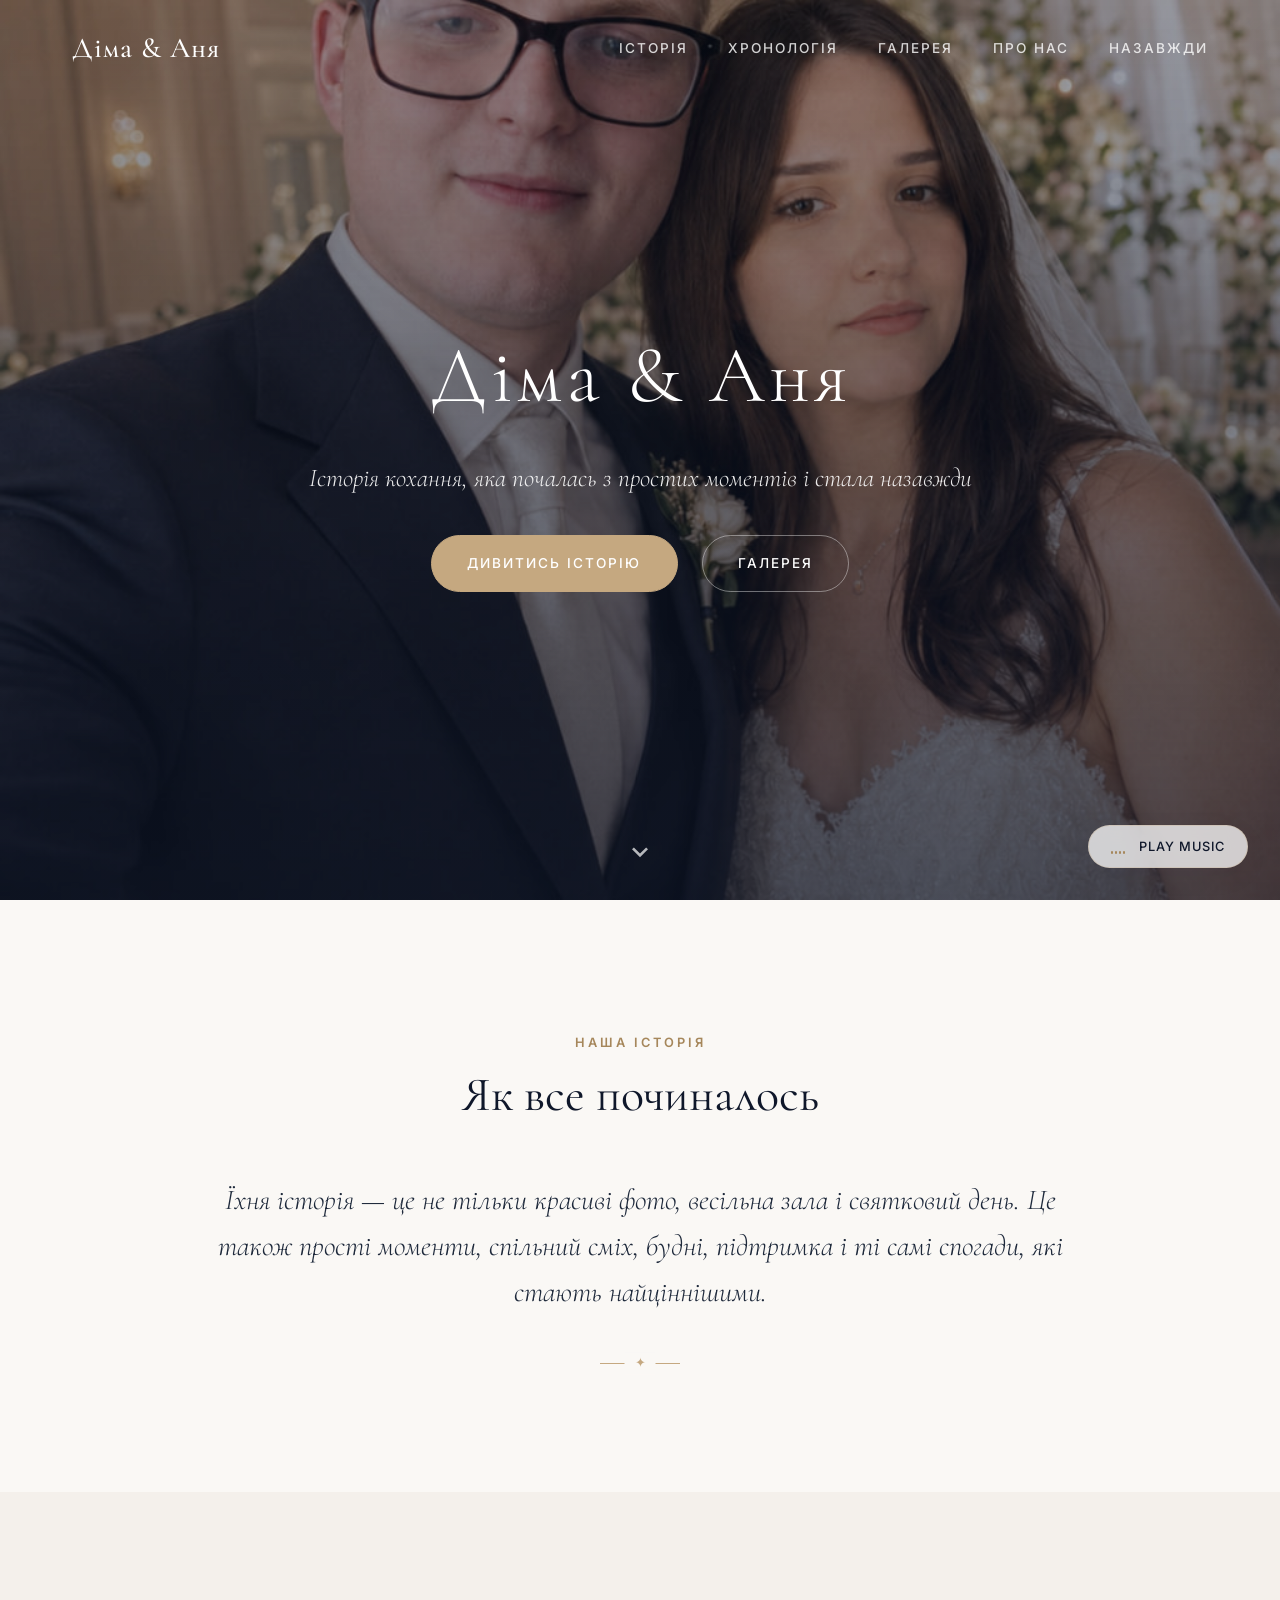
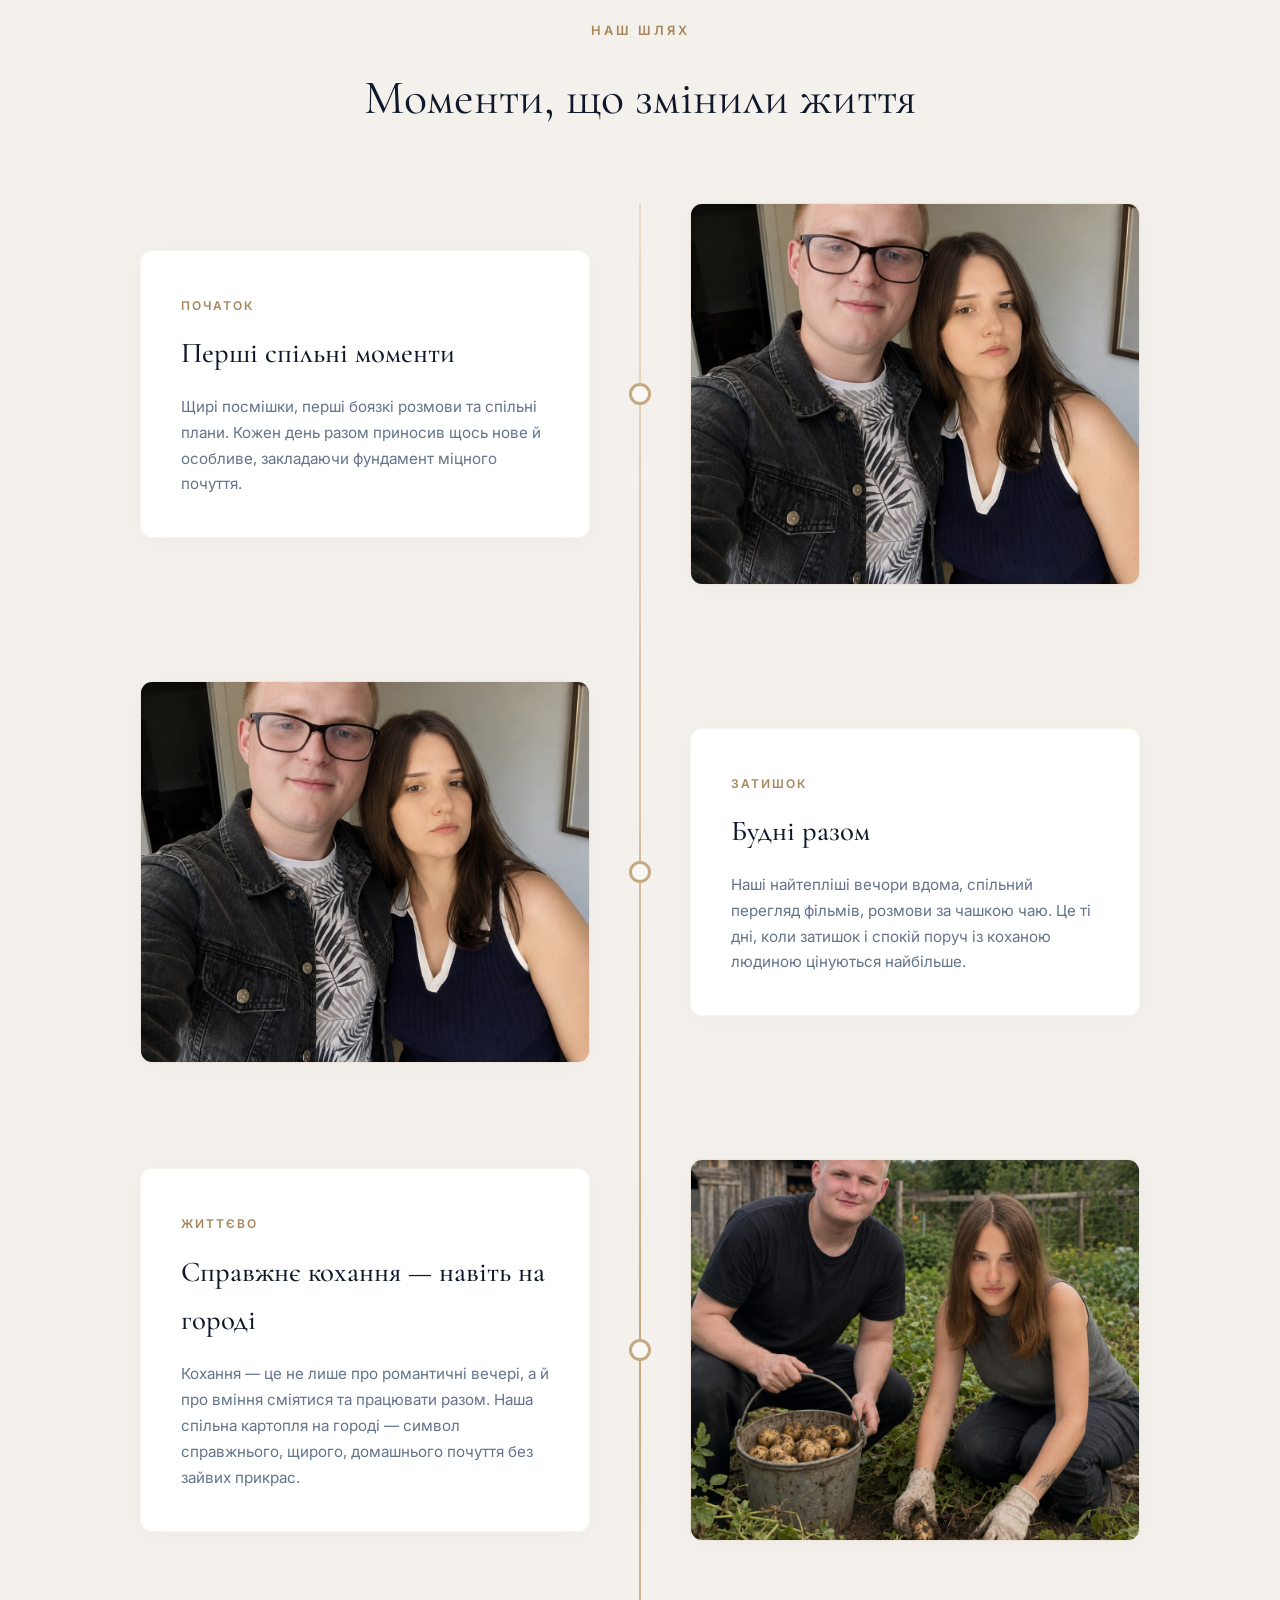
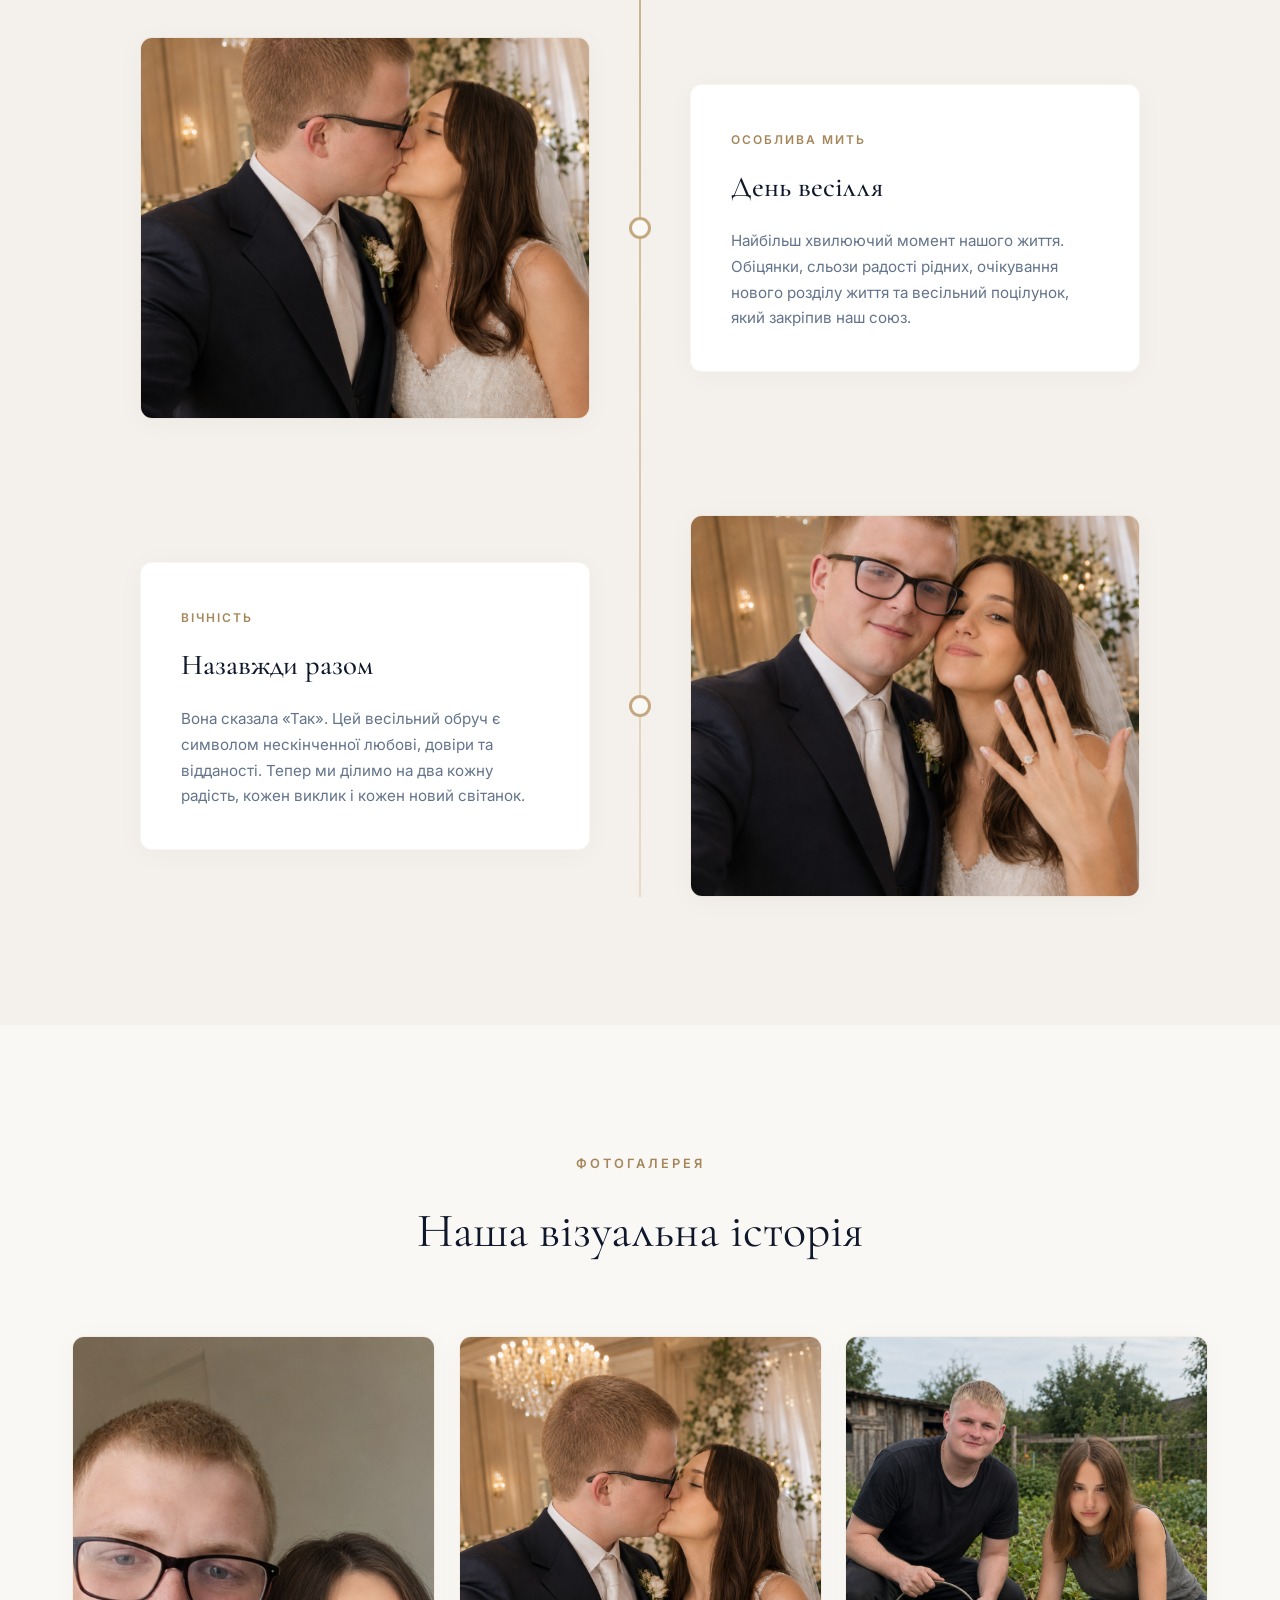
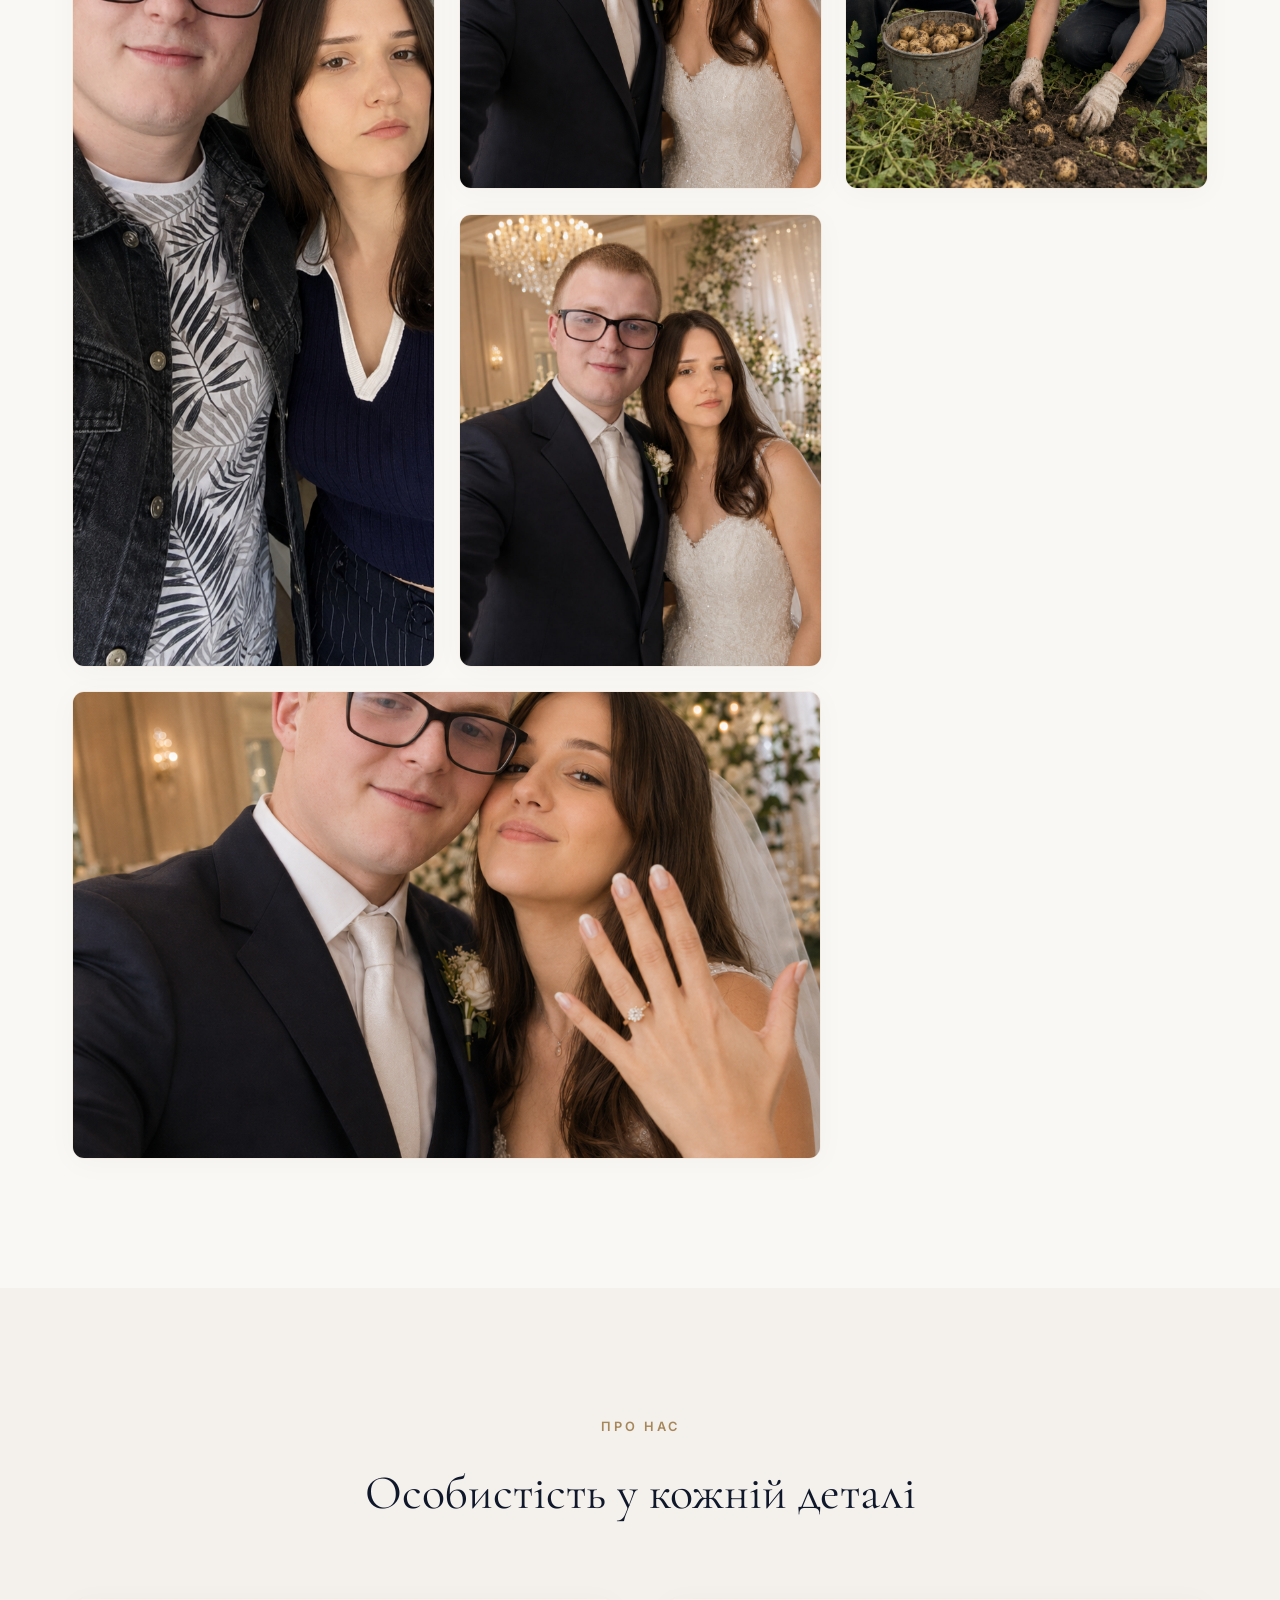
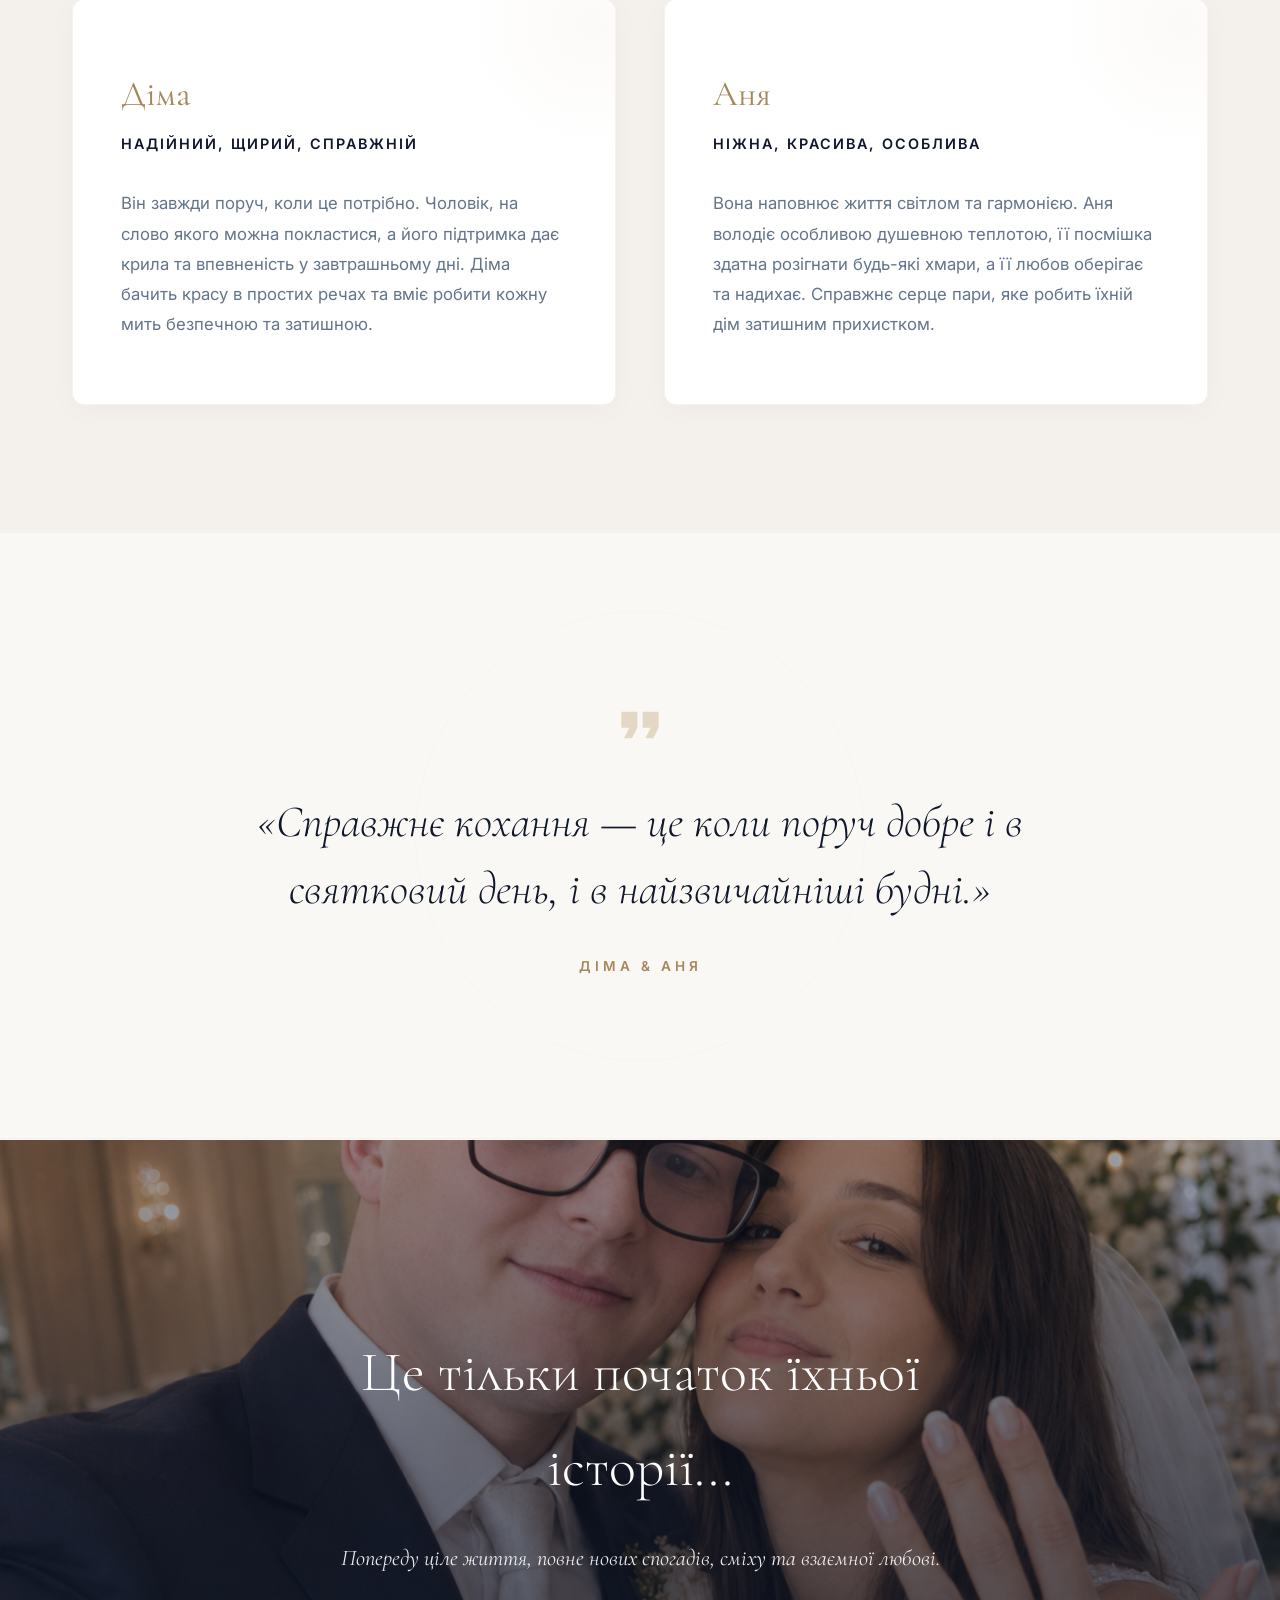
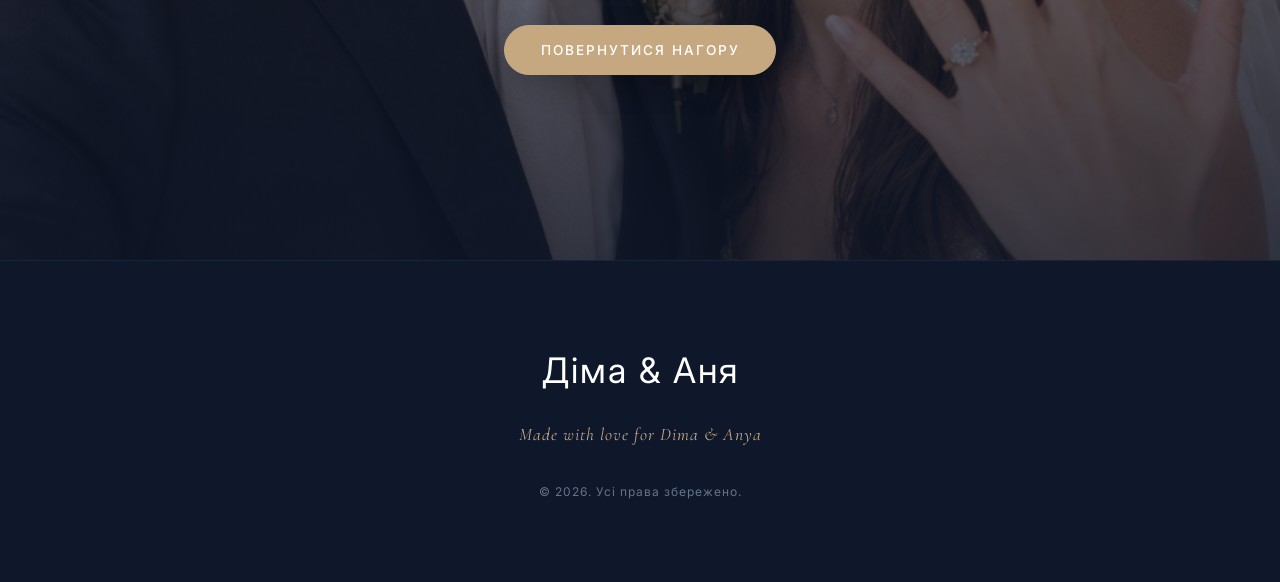
==== index.html @ db77f657 "Add files via upload" ====
<!DOCTYPE html>
<html lang="uk">
<head>
    <meta charset="UTF-8">
    <meta name="viewport" content="width=device-width, initial-scale=1.0">
    <title>Love Story Діми і Ані — Наша Історія</title>
    
    <!-- Meta Descriptions for SEO -->
    <meta name="description" content="Історія кохання Діми та Ані: від простих теплих моментів на городі до незабутнього весільного дня. Наша лавсторі назавжди.">
    <meta name="keywords" content="Діма і Аня, Love Story, Весілля Діма Аня, Історія кохання, Wedding landing page">
    
    <!-- Google Fonts -->
    <link rel="preconnect" href="https://fonts.googleapis.com">
    <link rel="preconnect" href="https://fonts.gstatic.com" crossorigin>
    <link href="https://fonts.googleapis.com/css2?family=Cormorant+Garamond:ital,wght@0,300;0,400;0,500;0,600;0,700;1,400&family=Inter:wght@300;400;500;600;700&display=swap" rel="stylesheet">
    
    <!-- Local CSS Link -->
    <link rel="stylesheet" href="style.css">
</head>
<body>

    <!-- Loading Preloader Screen -->
    <div id="preloader" class="preloader">
        <div class="preloader-content">
            <h1 class="preloader-title">Діма & Аня</h1>
            <div class="preloader-divider"></div>
            <p class="preloader-subtitle">Історія нашого кохання...</p>
        </div>
    </div>

    <!-- Background Music Audio Loop -->
    <audio id="bg-music" loop preload="auto">
        <source src="assets/audio/background.mp3" type="audio/mpeg">
    </audio>

    <!-- Floating Audio Control Button -->
    <button id="music-toggle" class="music-toggle-btn" aria-label="Увімкнути музику">
        <span class="music-wave-container">
            <span class="wave-bar"></span>
            <span class="wave-bar"></span>
            <span class="wave-bar"></span>
            <span class="wave-bar"></span>
        </span>
        <span class="music-toggle-text">Play music</span>
    </button>

    <!-- Navigation Header -->
    <header class="main-header" id="navbar">
        <div class="header-container">
            <a href="#" class="nav-logo">Діма & Аня</a>
            
            <nav class="nav-menu" id="nav-menu">
                <a href="#history" class="nav-link">Історія</a>
                <a href="#timeline" class="nav-link">Хронологія</a>
                <a href="#gallery" class="nav-link">Галерея</a>
                <a href="#about" class="nav-link">Про нас</a>
                <a href="#final" class="nav-link">Назавжди</a>
            </nav>
            
            <button class="mobile-menu-toggle" id="menu-toggle" aria-label="Меню">
                <span class="hamburger-line"></span>
                <span class="hamburger-line"></span>
                <span class="hamburger-line"></span>
            </button>
        </div>
    </header>

    <!-- Hero Section -->
    <section class="hero-section" id="hero">
        <div class="hero-parallax-bg" style="background-image: url('assets/images/hero.png');"></div>
        <div class="hero-overlay"></div>
        <div class="hero-content">
            <h1 class="hero-title animate-fade-in-up">Діма & Аня</h1>
            <p class="hero-subtitle animate-delay-1">Історія кохання, яка почалась з простих моментів і стала назавжди</p>
            <div class="hero-buttons animate-delay-2">
                <a href="#history" class="btn btn-primary">Дивитись історію</a>
                <a href="#gallery" class="btn btn-outline">Галерея</a>
            </div>
        </div>
        <a href="#history" class="scroll-down-indicator" aria-label="Читати далі">
            <svg class="scroll-down-arrow" viewBox="0 0 24 24">
                <path d="M7.41,8.58L12,13.17L16.59,8.58L18,10L12,16L6,10L7.41,8.58Z" />
            </svg>
        </a>
    </section>

    <!-- Section: Наша історія -->
    <section class="history-section reveal-on-scroll" id="history">
        <div class="container text-center">
            <span class="section-label">Наша Історія</span>
            <h2 class="section-title">Як все починалось</h2>
            <p class="history-lead-text">
                Їхня історія — це не тільки красиві фото, весільна зала і святковий день. Це також прості моменти, спільний сміх, будні, підтримка і ті самі спогади, які стають найціннішими.
            </p>
            <div class="editorial-divider"></div>
        </div>
    </section>

    <!-- Section: Timeline (Хронологія) -->
    <section class="timeline-section" id="timeline">
        <div class="container">
            <span class="section-label text-center d-block">Наш шлях</span>
            <h2 class="section-title text-center">Моменти, що змінили життя</h2>
            
            <div class="timeline-wrapper">
                <div class="timeline-line"></div>

                <!-- Timeline Item 1 -->
                <div class="timeline-item reveal-on-scroll">
                    <div class="timeline-img-box">
                        <img src="assets/images/home.png" alt="Перші спільні моменти" loading="lazy">
                    </div>
                    <div class="timeline-content-card">
                        <span class="timeline-tag">Початок</span>
                        <h3>Перші спільні моменти</h3>
                        <p>Щирі посмішки, перші боязкі розмови та спільні плани. Кожен день разом приносив щось нове й особливе, закладаючи фундамент міцного почуття.</p>
                    </div>
                </div>

                <!-- Timeline Item 2 -->
                <div class="timeline-item reveal-on-scroll">
                    <div class="timeline-img-box">
                        <img src="assets/images/home.png" alt="Будні разом" loading="lazy">
                    </div>
                    <div class="timeline-content-card">
                        <span class="timeline-tag">Затишок</span>
                        <h3>Будні разом</h3>
                        <p>Наші найтепліші вечори вдома, спільний перегляд фільмів, розмови за чашкою чаю. Це ті дні, коли затишок і спокій поруч із коханою людиною цінуються найбільше.</p>
                    </div>
                </div>

                <!-- Timeline Item 3 -->
                <div class="timeline-item reveal-on-scroll">
                    <div class="timeline-img-box">
                        <img src="assets/images/garden.png" alt="Справжнє кохання на городі" loading="lazy">
                    </div>
                    <div class="timeline-content-card">
                        <span class="timeline-tag">Життєво</span>
                        <h3>Справжнє кохання — навіть на городі</h3>
                        <p>Кохання — це не лише про романтичні вечері, а й про вміння сміятися та працювати разом. Наша спільна картопля на городі — символ справжнього, щирого, домашнього почуття без зайвих прикрас.</p>
                    </div>
                </div>

                <!-- Timeline Item 4 -->
                <div class="timeline-item reveal-on-scroll">
                    <div class="timeline-img-box">
                        <img src="assets/images/kiss.png" alt="День весілля" loading="lazy">
                    </div>
                    <div class="timeline-content-card">
                        <span class="timeline-tag">Особлива мить</span>
                        <h3>День весілля</h3>
                        <p>Найбільш хвилюючий момент нашого життя. Обіцянки, сльози радості рідних, очікування нового розділу життя та весільний поцілунок, який закріпив наш союз.</p>
                    </div>
                </div>

                <!-- Timeline Item 5 -->
                <div class="timeline-item reveal-on-scroll">
                    <div class="timeline-img-box">
                        <img src="assets/images/ring.png" alt="Назавжди разом" loading="lazy">
                    </div>
                    <div class="timeline-content-card">
                        <span class="timeline-tag">Вічність</span>
                        <h3>Назавжди разом</h3>
                        <p>Вона сказала «Так». Цей весільний обруч є символом нескінченної любові, довіри та відданості. Тепер ми ділимо на два кожну радість, кожен виклик і кожен новий світанок.</p>
                    </div>
                </div>

            </div>
        </div>
    </section>

    <!-- Section: Photo Gallery -->
    <section class="gallery-section reveal-on-scroll" id="gallery">
        <div class="container">
            <span class="section-label text-center d-block">Фотогалерея</span>
            <h2 class="section-title text-center">Наша візуальна історія</h2>
            
            <div class="gallery-grid">
                
                <!-- Gallery Item 1 -->
                <div class="gallery-item reveal-on-scroll size-vertical">
                    <img src="assets/images/home.png" alt="Прості моменти" loading="lazy">
                    <div class="gallery-overlay">
                        <div class="gallery-caption">
                            <h3>Прості моменти</h3>
                            <p>Будні нашого кохання</p>
                        </div>
                    </div>
                </div>

                <!-- Gallery Item 2 -->
                <div class="gallery-item reveal-on-scroll">
                    <img src="assets/images/kiss.png" alt="Наш день" loading="lazy">
                    <div class="gallery-overlay">
                        <div class="gallery-caption">
                            <h3>Наш день</h3>
                            <p>Весільний поцілунок</p>
                        </div>
                    </div>
                </div>

                <!-- Gallery Item 3 -->
                <div class="gallery-item reveal-on-scroll">
                    <img src="assets/images/garden.png" alt="Разом" loading="lazy">
                    <div class="gallery-overlay">
                        <div class="gallery-caption">
                            <h3>Разом</h3>
                            <p>Щирість на городі</p>
                        </div>
                    </div>
                </div>

                <!-- Gallery Item 4 -->
                <div class="gallery-item reveal-on-scroll">
                    <img src="assets/images/hero.png" alt="Весільна історія" loading="lazy">
                    <div class="gallery-overlay">
                        <div class="gallery-caption">
                            <h3>Весільна історія</h3>
                            <p>Свято нашого кохання</p>
                        </div>
                    </div>
                </div>

                <!-- Gallery Item 5 -->
                <div class="gallery-item reveal-on-scroll size-large">
                    <img src="assets/images/ring.png" alt="Вона сказала так" loading="lazy">
                    <div class="gallery-overlay">
                        <div class="gallery-caption">
                            <h3>Вона сказала так</h3>
                            <p>Кільце вірності</p>
                        </div>
                    </div>
                </div>

            </div>
        </div>
    </section>

    <!-- Section: Про них (Діма & Аня) -->
    <section class="about-section" id="about">
        <div class="container">
            <span class="section-label text-center d-block">Про нас</span>
            <h2 class="section-title text-center">Особистість у кожній деталі</h2>
            
            <div class="about-cards-grid">
                
                <!-- Dima Card -->
                <div class="about-card reveal-on-scroll">
                    <div class="card-bg-overlay"></div>
                    <div class="card-content">
                        <span class="card-role">Діма</span>
                        <h3 class="card-name">Надійний, щирий, справжній</h3>
                        <p class="card-description">
                            Він завжди поруч, коли це потрібно. Чоловік, на слово якого можна покластися, а його підтримка дає крила та впевненість у завтрашньому дні. Діма бачить красу в простих речах та вміє робити кожну мить безпечною та затишною.
                        </p>
                    </div>
                </div>

                <!-- Anya Card -->
                <div class="about-card reveal-on-scroll">
                    <div class="card-bg-overlay"></div>
                    <div class="card-content">
                        <span class="card-role">Аня</span>
                        <h3 class="card-name">Ніжна, красива, особлива</h3>
                        <p class="card-description">
                            Вона наповнює життя світлом та гармонією. Аня володіє особливою душевною теплотою, її посмішка здатна розігнати будь-які хмари, а її любов оберігає та надихає. Справжнє серце пари, яке робить їхній дім затишним прихистком.
                        </p>
                    </div>
                </div>

            </div>
        </div>
    </section>

    <!-- Section: Love Quote -->
    <section class="quote-section reveal-on-scroll">
        <div class="quote-bg-decor"></div>
        <div class="container text-center">
            <div class="quote-icon">
                <svg viewBox="0 0 24 24">
                    <path d="M14,17H17L19,13V7H13V13H16M6,17H9L11,13V7H5V13H8L6,17Z" />
                </svg>
            </div>
            <blockquote class="love-quote">
                «Справжнє кохання — це коли поруч добре і в святковий день, і в найзвичайніші будні.»
            </blockquote>
            <div class="quote-author">Діма & Аня</div>
        </div>
    </section>

    <!-- Final Section -->
    <section class="final-section reveal-on-scroll" id="final">
        <div class="final-bg" style="background-image: url('assets/images/ring.png');"></div>
        <div class="final-overlay"></div>
        <div class="final-content text-center">
            <h2 class="final-title">Це тільки початок їхньої історії...</h2>
            <p class="final-subtitle">Попереду ціле життя, повне нових спогадів, сміху та взаємної любові.</p>
            <button id="scroll-to-top" class="btn btn-primary btn-round" aria-label="Повернутися нагору">
                Повернутися нагору
            </button>
        </div>
    </section>

    <!-- Footer -->
    <footer class="main-footer">
        <div class="container text-center">
            <p class="footer-logo">Діма & Аня</p>
            <p class="footer-love">Made with love for Dima & Anya</p>
            <p class="footer-copy">&copy; 2026. Усі права збережено.</p>
        </div>
    </footer>

    <!-- Local JS Link -->
    <script src="script.js"></script>
</body>
</html>
---- style.css ----
/* 
   Love Story Діми і Ані — Premium Stylesheet
   Typography: Cormorant Garamond (Serif), Inter (Sans-serif)
*/

/* 1. Global Custom Variables & Reset */
:root {
    --color-ivory: #FAF8F5;
    --color-beige-light: #F4F0EB;
    --color-beige: #EADBC8;
    --color-champagne: #F2E3C6;
    --color-gold: #C5A880;
    --color-gold-dark: #A6875B;
    --color-navy: #0F172A;
    --color-navy-light: #1E293B;
    --color-muted: #64748B;
    --color-white: #FFFFFF;
    
    --font-serif: 'Cormorant Garamond', Georgia, serif;
    --font-sans: 'Inter', -apple-system, BlinkMacSystemFont, "Segoe UI", Roboto, sans-serif;
    
    --transition-smooth: all 0.5s cubic-bezier(0.25, 1, 0.5, 1);
    --transition-fast: all 0.3s ease;
    
    --shadow-soft: 0 4px 30px rgba(0, 0, 0, 0.03);
    --shadow-medium: 0 10px 40px rgba(197, 168, 128, 0.08);
    --shadow-glass: 0 8px 32px 0 rgba(15, 23, 42, 0.04);
}

* {
    box-sizing: border-box;
    margin: 0;
    padding: 0;
}

html {
    scroll-behavior: smooth;
    font-size: 16px;
    background-color: var(--color-ivory);
    color: var(--color-navy);
    -webkit-font-smoothing: antialiased;
}

body {
    font-family: var(--font-sans);
    line-height: 1.7;
    overflow-x: hidden;
}

/* Helper Utilities */
.container {
    width: 100%;
    max-width: 1200px;
    margin: 0 auto;
    padding: 0 2rem;
}

.text-center { text-align: center; }
.d-block { display: block; }

/* Custom Scrollbar */
::-webkit-scrollbar {
    width: 8px;
}
::-webkit-scrollbar-track {
    background: var(--color-ivory);
}
::-webkit-scrollbar-thumb {
    background: var(--color-beige);
    border-radius: 4px;
}
::-webkit-scrollbar-thumb:hover {
    background: var(--color-gold);
}

/* Typographical Hierarchy */
h1, h2, h3, h4, .nav-logo, .love-quote {
    font-family: var(--font-serif);
    font-weight: 500;
}

/* 2. Loading Preloader */
.preloader {
    position: fixed;
    top: 0;
    left: 0;
    width: 100%;
    height: 100%;
    background-color: var(--color-ivory);
    z-index: 9999;
    display: flex;
    justify-content: center;
    align-items: center;
    transition: opacity 0.8s cubic-bezier(0.25, 1, 0.5, 1), visibility 0.8s;
}

.preloader.fade-out {
    opacity: 0;
    visibility: hidden;
    pointer-events: none;
}

.preloader-content {
    text-align: center;
    opacity: 0;
    transform: translateY(20px);
    animation: preloaderFadeIn 0.8s forwards 0.2s;
}

.preloader-title {
    font-size: 3rem;
    color: var(--color-navy);
    letter-spacing: 2px;
}

.preloader-divider {
    width: 60px;
    height: 1px;
    background-color: var(--color-gold);
    margin: 1.5rem auto;
}

.preloader-subtitle {
    font-family: var(--font-serif);
    font-style: italic;
    font-size: 1.2rem;
    color: var(--color-gold-dark);
}

@keyframes preloaderFadeIn {
    to {
        opacity: 1;
        transform: translateY(0);
    }
}

/* 3. Floating Music Toggle Button */
.music-toggle-btn {
    position: fixed;
    bottom: 2rem;
    right: 2rem;
    z-index: 100;
    background: rgba(255, 255, 255, 0.75);
    backdrop-filter: blur(10px);
    -webkit-backdrop-filter: blur(10px);
    border: 1px solid rgba(197, 168, 128, 0.3);
    padding: 0.8rem 1.4rem;
    border-radius: 50px;
    display: flex;
    align-items: center;
    gap: 0.7rem;
    cursor: pointer;
    box-shadow: var(--shadow-glass);
    transition: var(--transition-fast);
}

.music-toggle-btn:hover {
    background: rgba(255, 255, 255, 0.95);
    border-color: var(--color-gold);
    transform: translateY(-3px);
}

.music-toggle-text {
    font-family: var(--font-sans);
    font-size: 0.8rem;
    font-weight: 500;
    text-transform: uppercase;
    letter-spacing: 1px;
    color: var(--color-navy);
}

.music-wave-container {
    display: flex;
    align-items: flex-end;
    gap: 2px;
    width: 16px;
    height: 14px;
}

.wave-bar {
    width: 2px;
    height: 3px;
    background-color: var(--color-gold-dark);
    border-radius: 2px;
    transition: height 0.3s ease;
}

/* Wave Playing Animation */
.music-toggle-btn.playing .wave-bar {
    animation: musicWave 1.2s ease-in-out infinite alternate;
}

.music-toggle-btn.playing .wave-bar:nth-child(1) { animation-delay: 0.1s; }
.music-toggle-btn.playing .wave-bar:nth-child(2) { animation-delay: 0.4s; }
.music-toggle-btn.playing .wave-bar:nth-child(3) { animation-delay: 0.2s; }
.music-toggle-btn.playing .wave-bar:nth-child(4) { animation-delay: 0.5s; }

@keyframes musicWave {
    0% { height: 3px; }
    100% { height: 14px; }
}

/* 4. Navigation Header */
.main-header {
    position: fixed;
    top: 0;
    left: 0;
    width: 100%;
    z-index: 90;
    transition: var(--transition-smooth);
    padding: 1.5rem 0;
}

.main-header.scrolled {
    padding: 1rem 0;
    background-color: rgba(250, 248, 245, 0.85);
    backdrop-filter: blur(15px);
    -webkit-backdrop-filter: blur(15px);
    border-bottom: 1px solid rgba(197, 168, 128, 0.15);
    box-shadow: 0 4px 30px rgba(0, 0, 0, 0.02);
}

.header-container {
    display: flex;
    justify-content: space-between;
    align-items: center;
    width: 100%;
    max-width: 1200px;
    margin: 0 auto;
    padding: 0 2rem;
}

.nav-logo {
    font-size: 1.8rem;
    color: var(--color-white);
    text-decoration: none;
    letter-spacing: 1px;
    transition: var(--transition-fast);
}

.main-header.scrolled .nav-logo {
    color: var(--color-navy);
}

.nav-menu {
    display: flex;
    gap: 2.5rem;
}

.nav-link {
    font-family: var(--font-sans);
    font-size: 0.85rem;
    font-weight: 500;
    text-decoration: none;
    color: rgba(255, 255, 255, 0.8);
    text-transform: uppercase;
    letter-spacing: 2px;
    position: relative;
    padding: 0.3rem 0;
    transition: var(--transition-fast);
}

.nav-link::after {
    content: '';
    position: absolute;
    bottom: 0;
    left: 0;
    width: 0;
    height: 1px;
    background-color: var(--color-gold);
    transition: var(--transition-fast);
}

.nav-link:hover {
    color: var(--color-white);
}

.nav-link:hover::after {
    width: 100%;
}

.main-header.scrolled .nav-link {
    color: var(--color-navy-light);
}

.main-header.scrolled .nav-link:hover {
    color: var(--color-gold-dark);
}

.mobile-menu-toggle {
    display: none;
    background: none;
    border: none;
    cursor: pointer;
    flex-direction: column;
    gap: 6px;
    width: 28px;
}

.hamburger-line {
    width: 100%;
    height: 2px;
    background-color: var(--color-white);
    transition: var(--transition-fast);
}

.main-header.scrolled .hamburger-line {
    background-color: var(--color-navy);
}

/* 5. Hero Section */
.hero-section {
    position: relative;
    height: 100vh;
    width: 100%;
    overflow: hidden;
    display: flex;
    justify-content: center;
    align-items: center;
}

.hero-parallax-bg {
    position: absolute;
    top: -10%;
    left: 0;
    width: 100%;
    height: 120%;
    background-size: cover;
    background-position: center;
    will-change: transform;
}

.hero-overlay {
    position: absolute;
    top: 0;
    left: 0;
    width: 100%;
    height: 100%;
    background: linear-gradient(to bottom, rgba(15, 23, 42, 0.4) 0%, rgba(15, 23, 42, 0.7) 100%);
}

.hero-content {
    position: relative;
    z-index: 10;
    text-align: center;
    color: var(--color-white);
    max-width: 800px;
    padding: 0 1.5rem;
}

.hero-title {
    font-size: 5rem;
    letter-spacing: 4px;
    margin-bottom: 1rem;
    font-weight: 300;
}

.hero-subtitle {
    font-family: var(--font-serif);
    font-size: 1.6rem;
    font-style: italic;
    font-weight: 300;
    color: rgba(255, 255, 255, 0.9);
    margin-bottom: 2.5rem;
    line-height: 1.4;
}

.hero-buttons {
    display: flex;
    justify-content: center;
    gap: 1.5rem;
}

.btn {
    display: inline-block;
    padding: 1rem 2.2rem;
    border-radius: 50px;
    font-family: var(--font-sans);
    font-size: 0.85rem;
    font-weight: 500;
    text-transform: uppercase;
    letter-spacing: 2px;
    text-decoration: none;
    transition: var(--transition-fast);
    cursor: pointer;
}

.btn-primary {
    background-color: var(--color-gold);
    color: var(--color-white);
    border: 1px solid var(--color-gold);
}

.btn-primary:hover {
    background-color: var(--color-gold-dark);
    border-color: var(--color-gold-dark);
    transform: translateY(-2px);
    box-shadow: 0 10px 20px rgba(197, 168, 128, 0.2);
}

.btn-outline {
    background-color: transparent;
    color: var(--color-white);
    border: 1px solid rgba(255, 255, 255, 0.4);
}

.btn-outline:hover {
    background-color: var(--color-white);
    color: var(--color-navy);
    border-color: var(--color-white);
    transform: translateY(-2px);
}

.scroll-down-indicator {
    position: absolute;
    bottom: 2rem;
    left: 50%;
    transform: translateX(-50%);
    z-index: 10;
    cursor: pointer;
    animation: bounceIndicator 2s infinite;
    display: flex;
    flex-direction: column;
    align-items: center;
}

.scroll-down-arrow {
    width: 32px;
    height: 32px;
    fill: rgba(255, 255, 255, 0.7);
    transition: var(--transition-fast);
}

.scroll-down-indicator:hover .scroll-down-arrow {
    fill: var(--color-gold);
}

@keyframes bounceIndicator {
    0%, 20%, 50%, 80%, 100% { transform: translate(-50%, 0); }
    40% { transform: translate(-50%, -10px); }
    60% { transform: translate(-50%, -5px); }
}

/* 6. General Sections Styling */
section {
    padding: 8rem 0;
}

.section-label {
    font-family: var(--font-sans);
    font-size: 0.8rem;
    font-weight: 600;
    text-transform: uppercase;
    letter-spacing: 3px;
    color: var(--color-gold-dark);
    margin-bottom: 1rem;
}

.section-title {
    font-size: 3rem;
    color: var(--color-navy);
    margin-bottom: 2.5rem;
    font-weight: 400;
}

/* 7. Section: Наша історія */
.history-section {
    background-color: var(--color-ivory);
}

.history-lead-text {
    font-family: var(--font-serif);
    font-size: 1.8rem;
    line-height: 1.6;
    color: var(--color-navy-light);
    max-width: 850px;
    margin: 0 auto 3rem auto;
    font-style: italic;
    font-weight: 300;
}

.editorial-divider {
    width: 80px;
    height: 1px;
    background: var(--color-gold);
    margin: 0 auto;
    position: relative;
}

.editorial-divider::after {
    content: '✦';
    position: absolute;
    left: 50%;
    top: 50%;
    transform: translate(-50%, -50%);
    background-color: var(--color-ivory);
    padding: 0 10px;
    color: var(--color-gold);
    font-size: 0.8rem;
}

/* 8. Section: Timeline */
.timeline-section {
    background-color: var(--color-beige-light);
    position: relative;
}

.timeline-wrapper {
    position: relative;
    max-width: 1000px;
    margin: 4rem auto 0 auto;
}

.timeline-line {
    position: absolute;
    left: 50%;
    top: 0;
    width: 2px;
    height: 100%;
    background: linear-gradient(to bottom, var(--color-beige) 0%, var(--color-gold) 50%, var(--color-beige) 100%);
    transform: translateX(-50%);
}

.timeline-item {
    display: flex;
    justify-content: space-between;
    align-items: center;
    width: 100%;
    margin-bottom: 6rem;
    position: relative;
}

.timeline-item:last-child {
    margin-bottom: 0;
}

.timeline-img-box {
    width: 45%;
    border-radius: 12px;
    overflow: hidden;
    box-shadow: var(--shadow-soft);
    border: 1px solid rgba(197, 168, 128, 0.15);
    transition: var(--transition-smooth);
}

.timeline-img-box img {
    width: 100%;
    height: 380px;
    object-fit: cover;
    display: block;
    transition: var(--transition-smooth);
}

.timeline-item:hover .timeline-img-box img {
    transform: scale(1.03);
}

.timeline-content-card {
    width: 45%;
    background-color: var(--color-white);
    padding: 2.5rem;
    border-radius: 12px;
    box-shadow: var(--shadow-soft);
    border: 1px solid rgba(197, 168, 128, 0.1);
    position: relative;
    transition: var(--transition-smooth);
}

.timeline-item:hover .timeline-content-card {
    transform: translateY(-5px);
    box-shadow: var(--shadow-medium);
    border-color: rgba(197, 168, 128, 0.3);
}

.timeline-tag {
    font-family: var(--font-sans);
    font-size: 0.75rem;
    font-weight: 600;
    text-transform: uppercase;
    letter-spacing: 2px;
    color: var(--color-gold-dark);
    margin-bottom: 0.8rem;
    display: inline-block;
}

.timeline-content-card h3 {
    font-size: 1.8rem;
    margin-bottom: 1rem;
    color: var(--color-navy);
}

.timeline-content-card p {
    font-size: 0.95rem;
    color: var(--color-muted);
}

/* Alternate Timeline Items */
.timeline-item:nth-child(even) {
    flex-direction: row-reverse;
}

/* Timeline dot indicators */
.timeline-item::after {
    content: '';
    position: absolute;
    left: 50%;
    top: 50%;
    transform: translate(-50%, -50%);
    width: 16px;
    height: 16px;
    border-radius: 50%;
    background-color: var(--color-ivory);
    border: 3px solid var(--color-gold);
    z-index: 5;
    transition: var(--transition-fast);
}

.timeline-item:hover::after {
    background-color: var(--color-gold);
    transform: translate(-50%, -50%) scale(1.2);
}

/* 9. Section: Gallery (Masonry Style Grid) */
.gallery-section {
    background-color: var(--color-ivory);
}

.gallery-grid {
    display: grid;
    grid-template-columns: repeat(6, 1fr);
    grid-gap: 24px;
    margin-top: 4rem;
}

.gallery-item {
    position: relative;
    border-radius: 12px;
    overflow: hidden;
    cursor: pointer;
    box-shadow: var(--shadow-soft);
    border: 1px solid rgba(197, 168, 128, 0.15);
    grid-column: span 2;
    aspect-ratio: 4/5;
}

.gallery-item.size-vertical {
    grid-column: span 2;
    grid-row: span 2;
    aspect-ratio: auto;
    height: 100%;
}

.gallery-item.size-large {
    grid-column: span 4;
    aspect-ratio: 8/5;
}

.gallery-item img {
    width: 100%;
    height: 100%;
    object-fit: cover;
    display: block;
    transition: var(--transition-smooth);
}

.gallery-overlay {
    position: absolute;
    top: 0;
    left: 0;
    width: 100%;
    height: 100%;
    background: linear-gradient(to top, rgba(15, 23, 42, 0.8) 0%, rgba(15, 23, 42, 0.2) 70%);
    opacity: 0;
    display: flex;
    align-items: flex-end;
    padding: 2.5rem;
    transition: var(--transition-fast);
}

.gallery-caption {
    transform: translateY(15px);
    transition: var(--transition-smooth);
    color: var(--color-white);
}

.gallery-caption h3 {
    font-size: 1.8rem;
    margin-bottom: 0.4rem;
    font-weight: 400;
}

.gallery-caption p {
    font-family: var(--font-serif);
    font-style: italic;
    font-size: 1.05rem;
    color: var(--color-champagne);
    opacity: 0.9;
}

/* Hover States */
.gallery-item:hover img {
    transform: scale(1.05);
}

.gallery-item:hover .gallery-overlay {
    opacity: 1;
}

.gallery-item:hover .gallery-caption {
    transform: translateY(0);
}

/* 10. Section: Про них (Cards) */
.about-section {
    background-color: var(--color-beige-light);
}

.about-cards-grid {
    display: flex;
    gap: 3rem;
    margin-top: 4rem;
}

.about-card {
    flex: 1;
    background-color: var(--color-white);
    padding: 4rem 3rem;
    border-radius: 12px;
    box-shadow: var(--shadow-soft);
    border: 1px solid rgba(197, 168, 128, 0.15);
    position: relative;
    overflow: hidden;
    transition: var(--transition-smooth);
    display: flex;
    flex-direction: column;
    justify-content: center;
}

.card-bg-overlay {
    position: absolute;
    top: -100px;
    right: -100px;
    width: 250px;
    height: 250px;
    border-radius: 50%;
    background: radial-gradient(circle, rgba(197, 168, 128, 0.06) 0%, rgba(255,255,255,0) 70%);
    transition: var(--transition-smooth);
}

.about-card:hover {
    transform: translateY(-8px);
    box-shadow: var(--shadow-medium);
    border-color: rgba(197, 168, 128, 0.35);
}

.about-card:hover .card-bg-overlay {
    transform: scale(1.2);
}

.card-content {
    position: relative;
    z-index: 5;
}

.card-role {
    font-family: var(--font-serif);
    font-size: 2.2rem;
    color: var(--color-gold-dark);
    margin-bottom: 0.5rem;
    display: block;
}

.card-name {
    font-family: var(--font-sans);
    font-size: 0.9rem;
    font-weight: 600;
    text-transform: uppercase;
    letter-spacing: 2px;
    color: var(--color-navy);
    margin-bottom: 2rem;
}

.card-description {
    font-size: 1.05rem;
    color: var(--color-muted);
    line-height: 1.8;
}

/* 11. Section: Quote */
.quote-section {
    background-color: var(--color-ivory);
    position: relative;
    overflow: hidden;
    padding: 10rem 0;
    border-top: 1px solid rgba(197, 168, 128, 0.1);
    border-bottom: 1px solid rgba(197, 168, 128, 0.1);
}

.quote-bg-decor {
    position: absolute;
    left: 50%;
    top: 50%;
    transform: translate(-50%, -50%);
    width: 450px;
    height: 450px;
    border: 1px solid rgba(197, 168, 128, 0.05);
    border-radius: 50%;
    pointer-events: none;
}

.quote-icon {
    width: 64px;
    height: 64px;
    margin: 0 auto 2rem auto;
}

.quote-icon svg {
    fill: var(--color-gold);
    width: 100%;
    height: 100%;
    opacity: 0.4;
}

.love-quote {
    font-size: 2.8rem;
    line-height: 1.5;
    color: var(--color-navy);
    max-width: 900px;
    margin: 0 auto 2rem auto;
    font-style: italic;
    font-weight: 300;
}

.quote-author {
    font-family: var(--font-sans);
    font-size: 0.85rem;
    font-weight: 600;
    text-transform: uppercase;
    letter-spacing: 4px;
    color: var(--color-gold-dark);
}

/* 12. Final Call to Action */
.final-section {
    position: relative;
    height: 80vh;
    display: flex;
    justify-content: center;
    align-items: center;
    overflow: hidden;
}

.final-bg {
    position: absolute;
    top: 0;
    left: 0;
    width: 100%;
    height: 100%;
    background-size: cover;
    background-position: center;
    transition: var(--transition-smooth);
}

.final-overlay {
    position: absolute;
    top: 0;
    left: 0;
    width: 100%;
    height: 100%;
    background: linear-gradient(to top, rgba(15, 23, 42, 0.8) 0%, rgba(15, 23, 42, 0.4) 100%);
}

.final-content {
    position: relative;
    z-index: 10;
    color: var(--color-white);
    max-width: 700px;
    padding: 0 2rem;
}

.final-title {
    font-size: 3.5rem;
    margin-bottom: 1.5rem;
    font-weight: 300;
}

.final-subtitle {
    font-family: var(--font-serif);
    font-style: italic;
    font-size: 1.4rem;
    color: rgba(255, 255, 255, 0.9);
    margin-bottom: 3rem;
}

.btn-round {
    border-radius: 50px;
    box-shadow: 0 10px 30px rgba(0, 0, 0, 0.2);
}

/* 13. Footer */
.main-footer {
    background-color: var(--color-navy);
    color: var(--color-white);
    padding: 5rem 0;
    border-top: 1px solid rgba(255, 255, 255, 0.05);
}

.footer-logo {
    font-size: 2.2rem;
    letter-spacing: 2px;
    margin-bottom: 1.2rem;
}

.footer-love {
    font-family: var(--font-serif);
    font-style: italic;
    font-size: 1.1rem;
    color: var(--color-gold);
    margin-bottom: 2rem;
    letter-spacing: 1px;
}

.footer-copy {
    font-family: var(--font-sans);
    font-size: 0.75rem;
    color: var(--color-muted);
    letter-spacing: 1px;
}

/* 14. Scroll Reveal Animations System */
.reveal-on-scroll {
    opacity: 0;
    transform: translateY(40px);
    transition: opacity 1.2s cubic-bezier(0.25, 1, 0.5, 1), transform 1.2s cubic-bezier(0.25, 1, 0.5, 1);
    will-change: transform, opacity;
}

.reveal-on-scroll.visible {
    opacity: 1;
    transform: translateY(0);
}

/* Custom staggered load for Hero */
.animate-fade-in-up {
    opacity: 0;
    transform: translateY(30px);
    animation: fadeInUp 1.2s cubic-bezier(0.25, 1, 0.5, 1) forwards;
}

.animate-delay-1 {
    opacity: 0;
    transform: translateY(30px);
    animation: fadeInUp 1.2s cubic-bezier(0.25, 1, 0.5, 1) forwards 0.3s;
}

.animate-delay-2 {
    opacity: 0;
    transform: translateY(30px);
    animation: fadeInUp 1.2s cubic-bezier(0.25, 1, 0.5, 1) forwards 0.6s;
}

@keyframes fadeInUp {
    to {
        opacity: 1;
        transform: translateY(0);
    }
}

/* 15. Responsive Styling Breakpoints */

/* Tablets - 1024px */
@media (max-width: 1024px) {
    h1, .hero-title { font-size: 4rem; }
    h2, .section-title { font-size: 2.5rem; }
    .love-quote { font-size: 2.2rem; }
    
    .timeline-wrapper {
        padding: 0 1rem;
    }
    
    .gallery-grid {
        grid-template-columns: repeat(4, 1fr);
    }
    .gallery-item.size-large {
        grid-column: span 4;
    }
    
    .about-cards-grid {
        flex-direction: column;
        gap: 2rem;
    }
}

/* Mobile Devices - 768px */
@media (max-width: 768px) {
    body {
        font-size: 0.95rem;
    }
    
    section {
        padding: 5rem 0;
    }
    
    h1, .hero-title { font-size: 3rem; }
    h2, .section-title { font-size: 2rem; margin-bottom: 1.5rem; }
    .hero-subtitle { font-size: 1.2rem; margin-bottom: 2rem; }
    .love-quote { font-size: 1.8rem; }
    
    .btn {
        padding: 0.8rem 1.6rem;
        font-size: 0.8rem;
    }
    
    /* Navigation burger */
    .mobile-menu-toggle {
        display: flex;
    }
    
    .nav-menu {
        position: fixed;
        top: 0;
        right: -100%;
        width: 70%;
        height: 100vh;
        background-color: var(--color-ivory);
        flex-direction: column;
        justify-content: center;
        align-items: center;
        gap: 2rem;
        transition: var(--transition-smooth);
        box-shadow: -10px 0 30px rgba(0, 0, 0, 0.05);
        z-index: 95;
    }
    
    .nav-menu.active {
        right: 0;
    }
    
    .nav-link {
        color: var(--color-navy);
        font-size: 1.1rem;
    }
    
    .main-header.scrolled .nav-menu {
        background-color: var(--color-ivory);
    }
    
    /* Make Burger menu lines turn gold / navy */
    .hamburger-line {
        background-color: var(--color-white);
    }
    .main-header.scrolled .hamburger-line {
        background-color: var(--color-navy);
    }
    
    /* Close toggle adjustments */
    #navbar.nav-open .hamburger-line:nth-child(1) {
        transform: translateY(8px) rotate(45deg);
        background-color: var(--color-navy);
    }
    #navbar.nav-open .hamburger-line:nth-child(2) {
        opacity: 0;
    }
    #navbar.nav-open .hamburger-line:nth-child(3) {
        transform: translateY(-8px) rotate(-45deg);
        background-color: var(--color-navy);
    }
    
    /* Hero button wrap */
    .hero-buttons {
        flex-direction: column;
        align-items: center;
        gap: 1rem;
        width: 100%;
        max-width: 300px;
        margin: 0 auto;
    }
    .btn { width: 100%; text-align: center; }
    
    /* History lead */
    .history-lead-text {
        font-size: 1.4rem;
        line-height: 1.5;
    }
    
    /* Timeline Mobile Transformation (Single Column layout) */
    .timeline-line {
        left: 20px;
    }
    
    .timeline-item {
        flex-direction: column !important;
        align-items: flex-start;
        gap: 1.5rem;
        padding-left: 45px;
        margin-bottom: 4rem;
    }
    
    .timeline-img-box, .timeline-content-card {
        width: 100%;
    }
    
    .timeline-img-box img {
        height: 250px;
    }
    
    .timeline-item::after {
        left: 20px;
        top: 0;
        transform: translate(-50%, 0);
    }
    
    .timeline-item:hover::after {
        transform: translate(-50%, 0) scale(1.2);
    }
    
    .timeline-content-card {
        padding: 1.8rem;
    }
    
    /* Gallery Mobile */
    .gallery-grid {
        grid-template-columns: repeat(2, 1fr);
        grid-gap: 12px;
    }
    .gallery-item, .gallery-item.size-vertical, .gallery-item.size-large {
        grid-column: span 2;
        aspect-ratio: 4/5;
        height: auto;
    }
    .gallery-overlay {
        padding: 1.5rem;
    }
    .gallery-caption h3 {
        font-size: 1.4rem;
    }
    
    /* About Mobile */
    .about-card {
        padding: 2.5rem 1.8rem;
    }
    
    /* Final Section Mobile */
    .final-section {
        height: 60vh;
    }
    .final-title { font-size: 2.2rem; }
    .final-subtitle { font-size: 1.1rem; }
    
    .music-toggle-btn {
        bottom: 1.5rem;
        right: 1.5rem;
        padding: 0.6rem 1rem;
    }
}
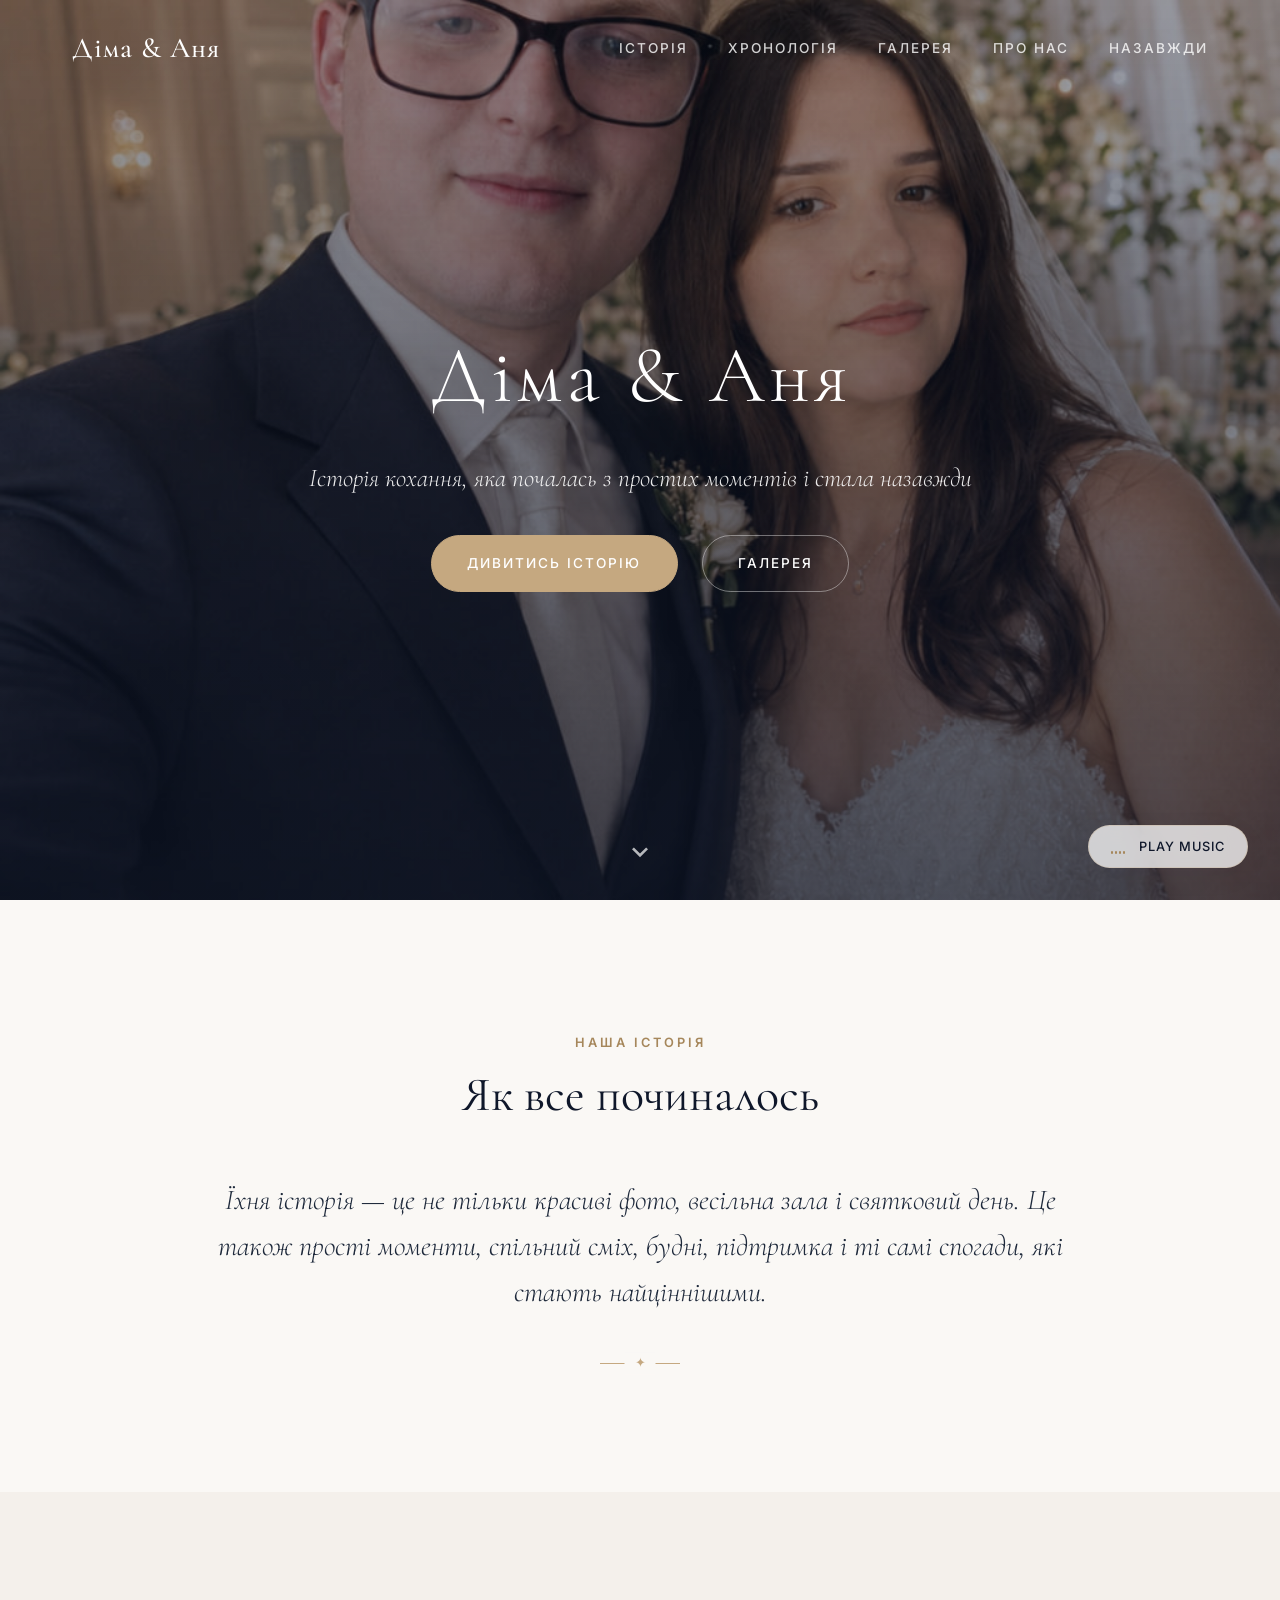
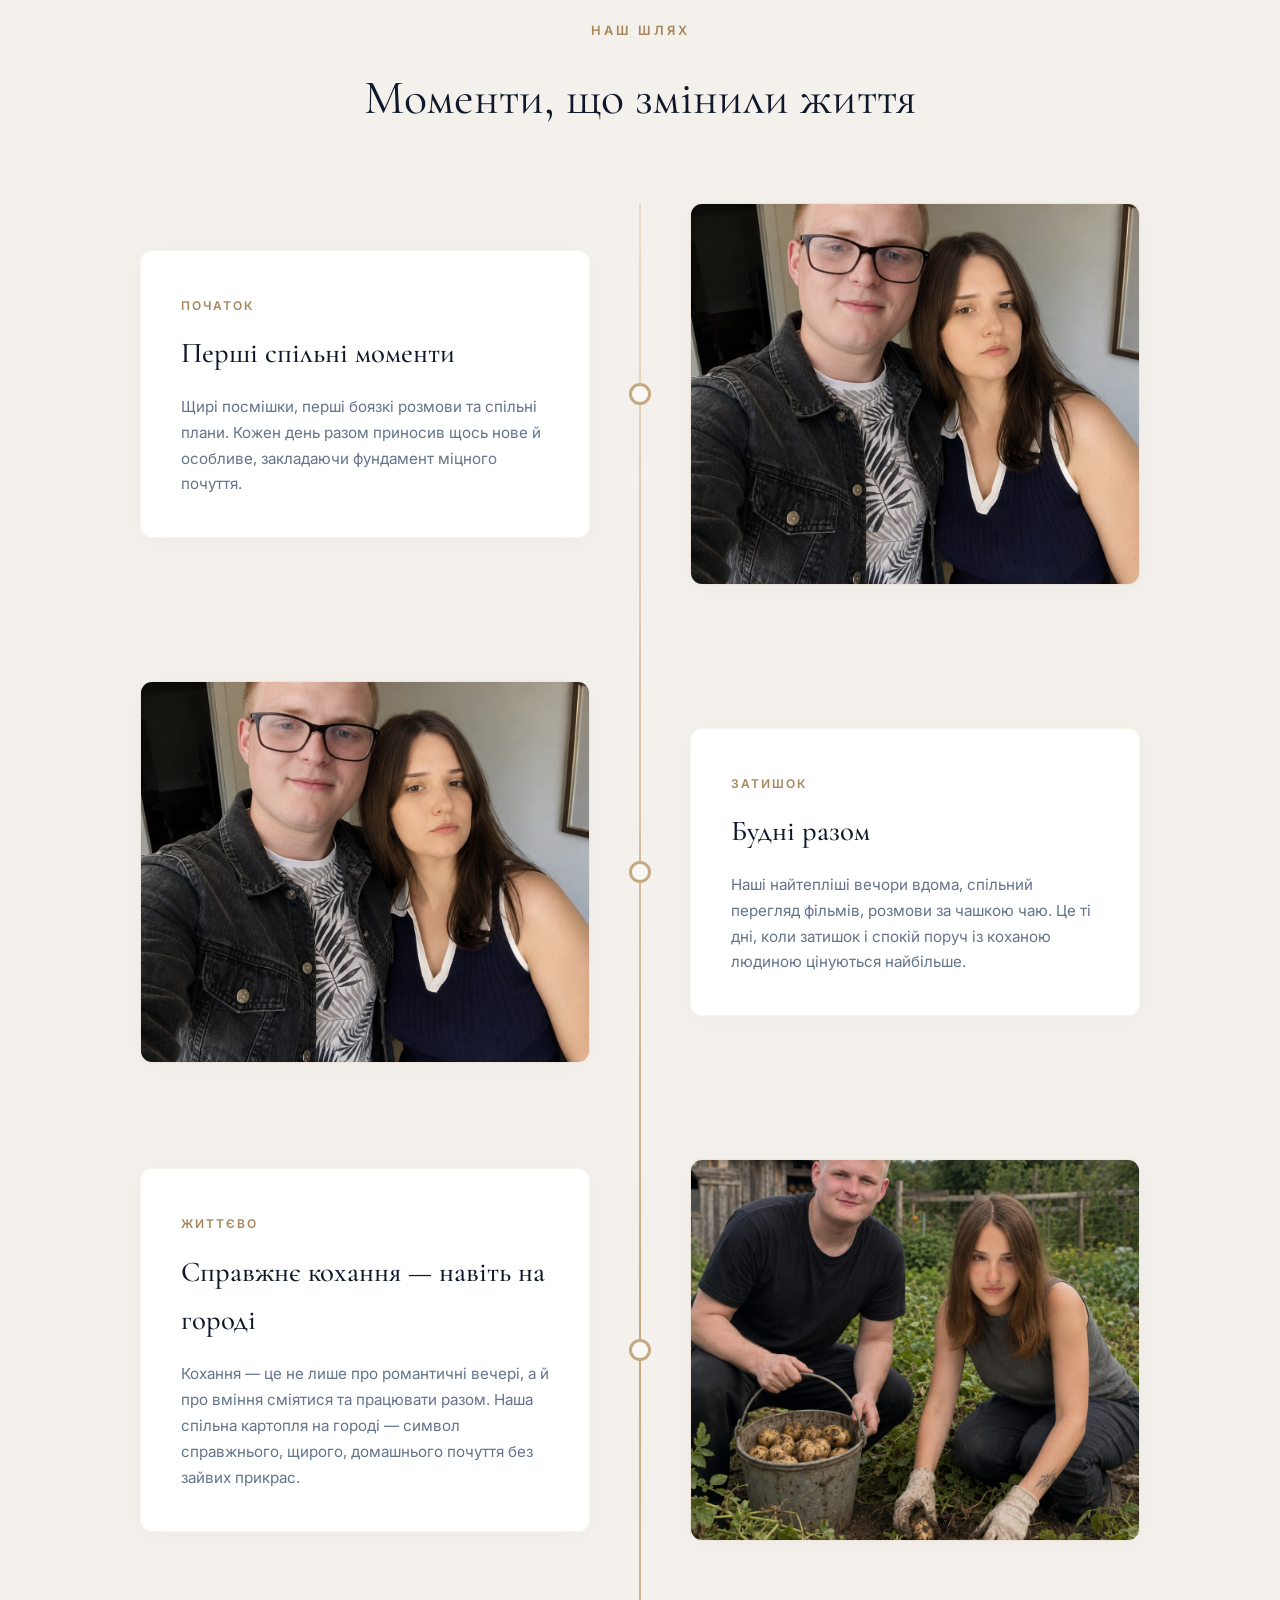
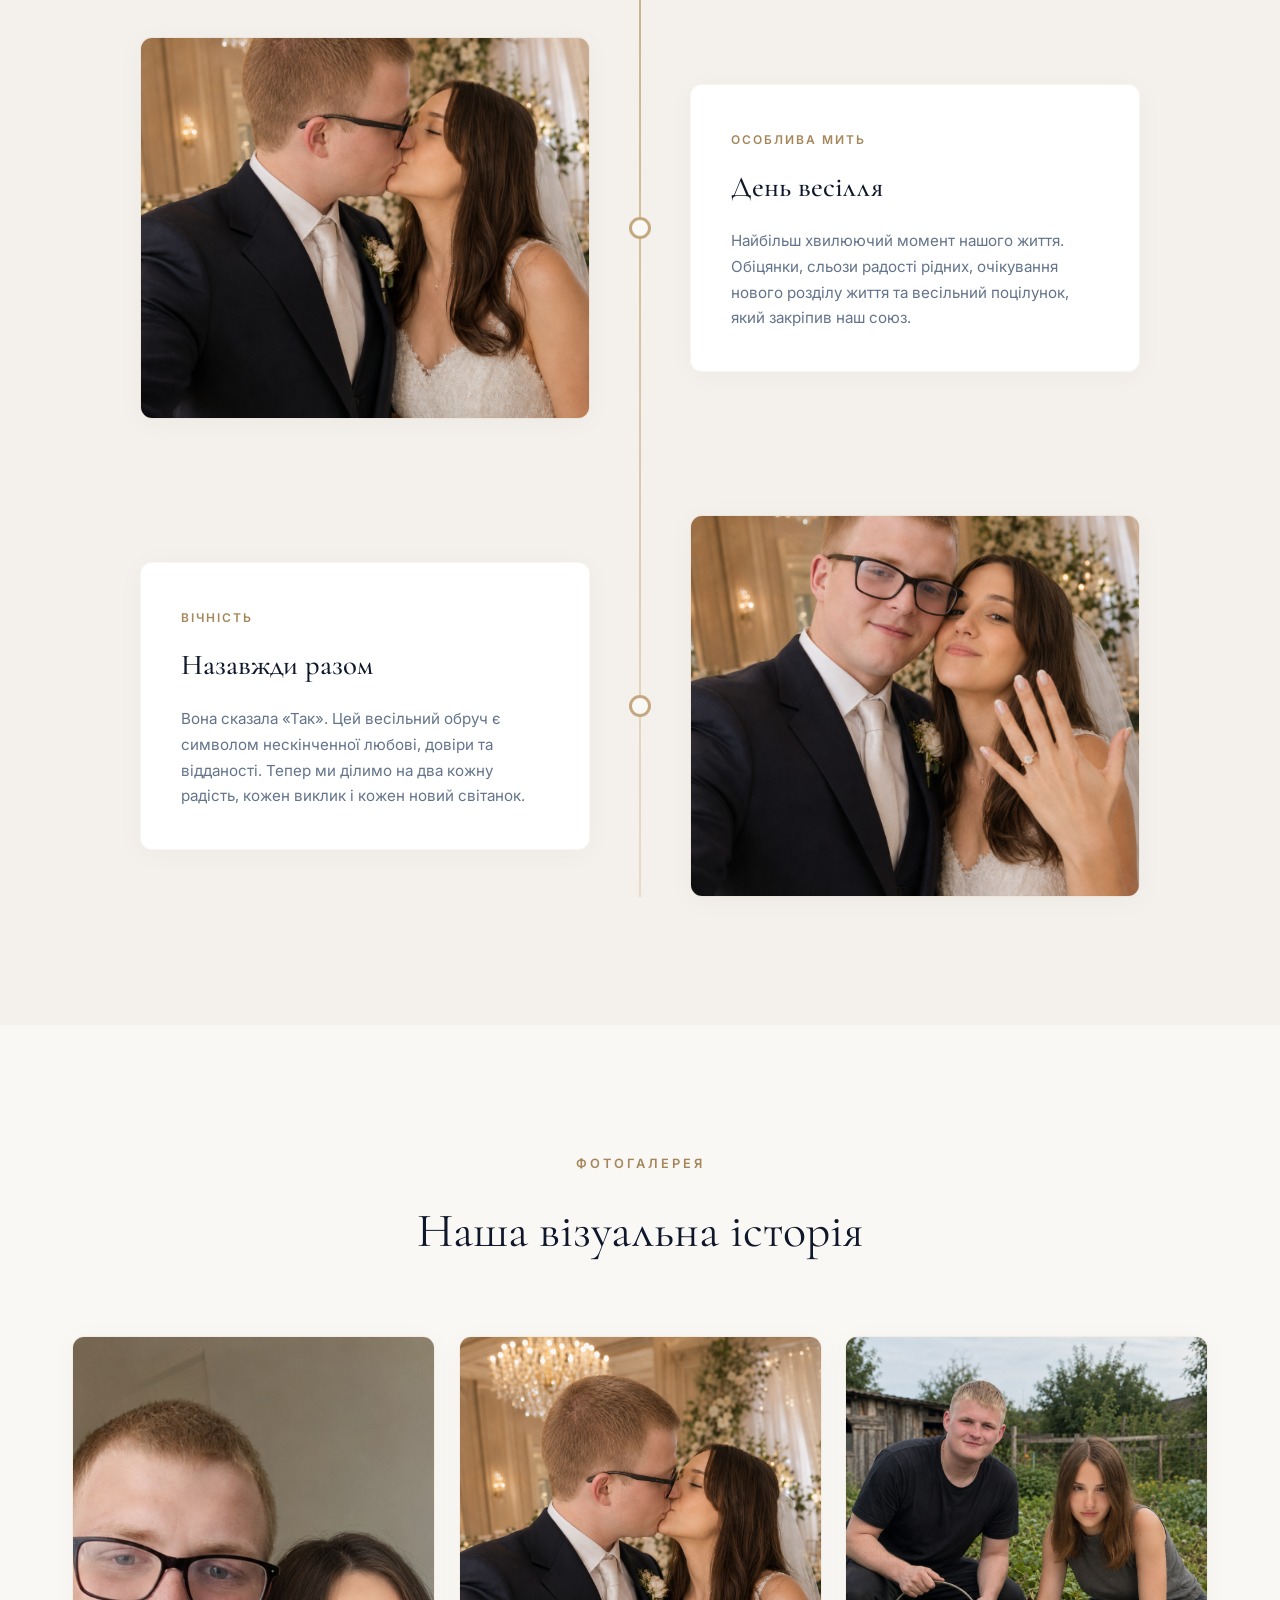
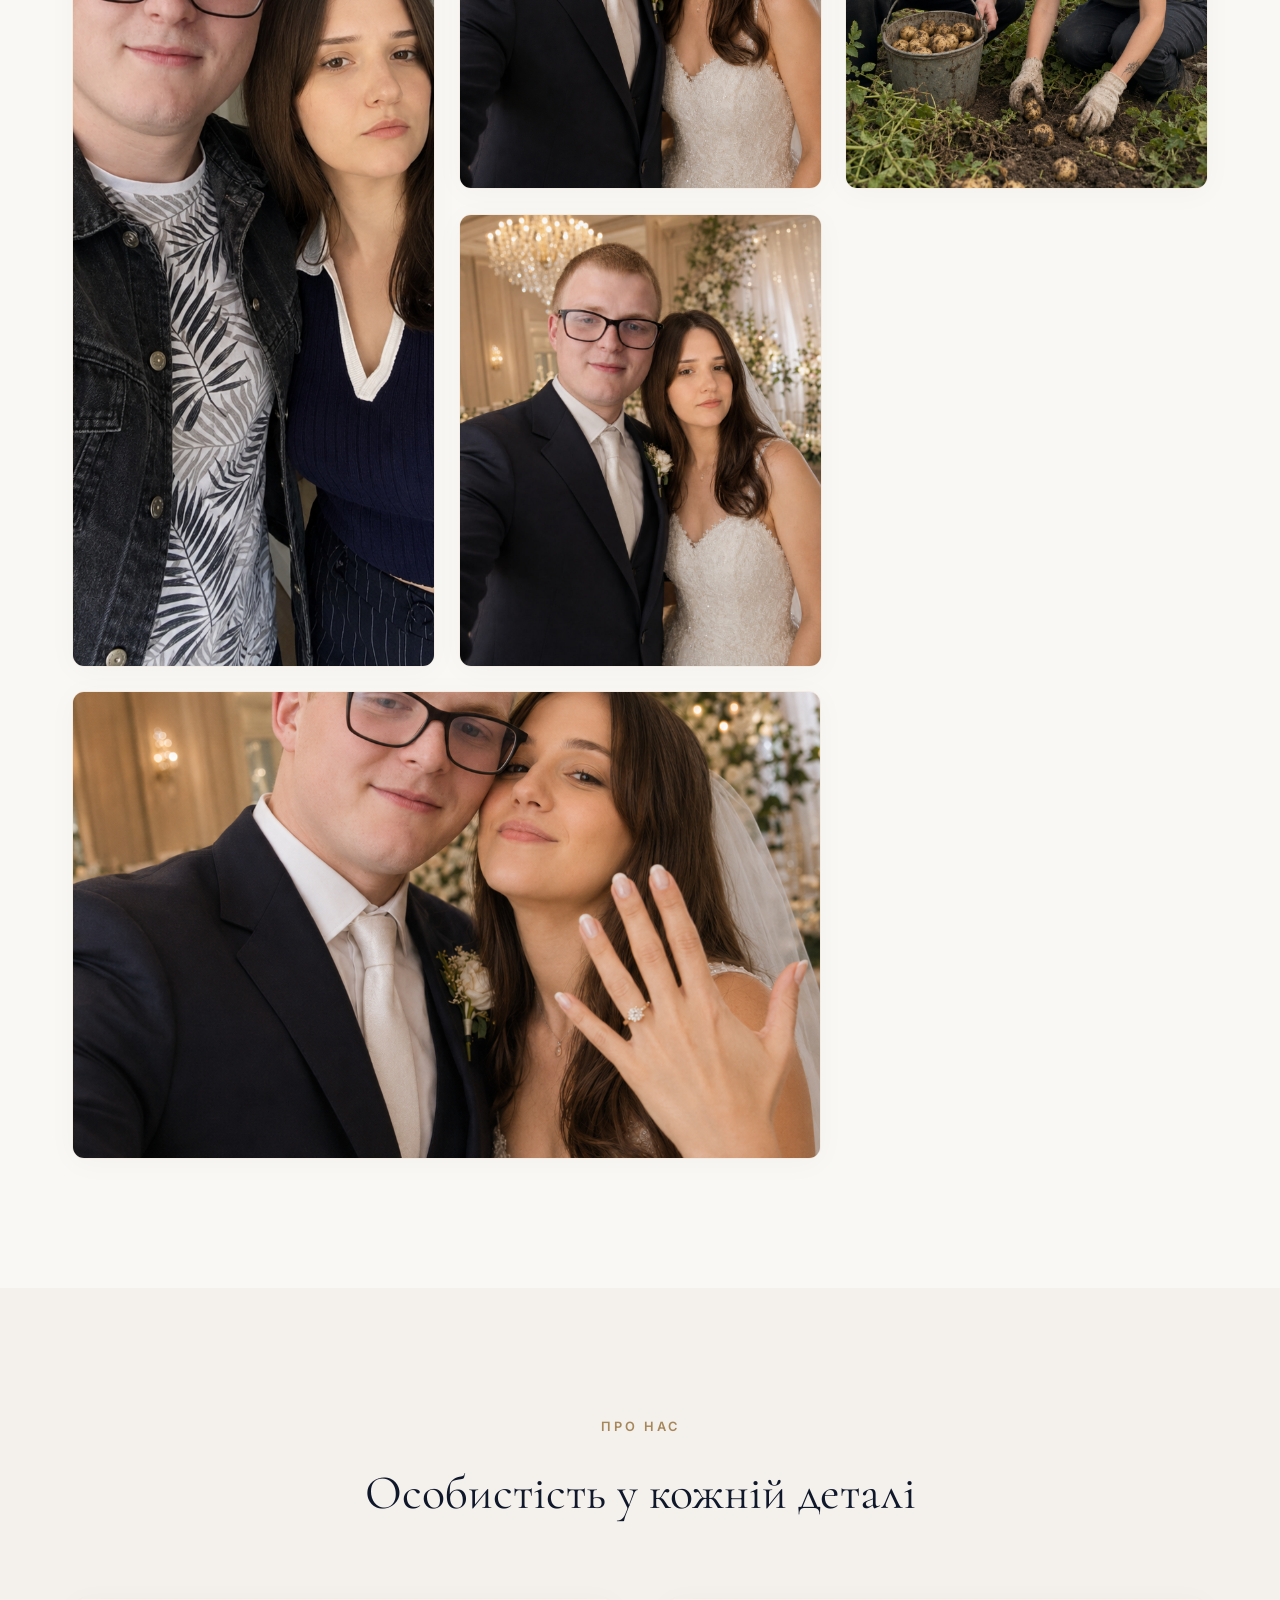
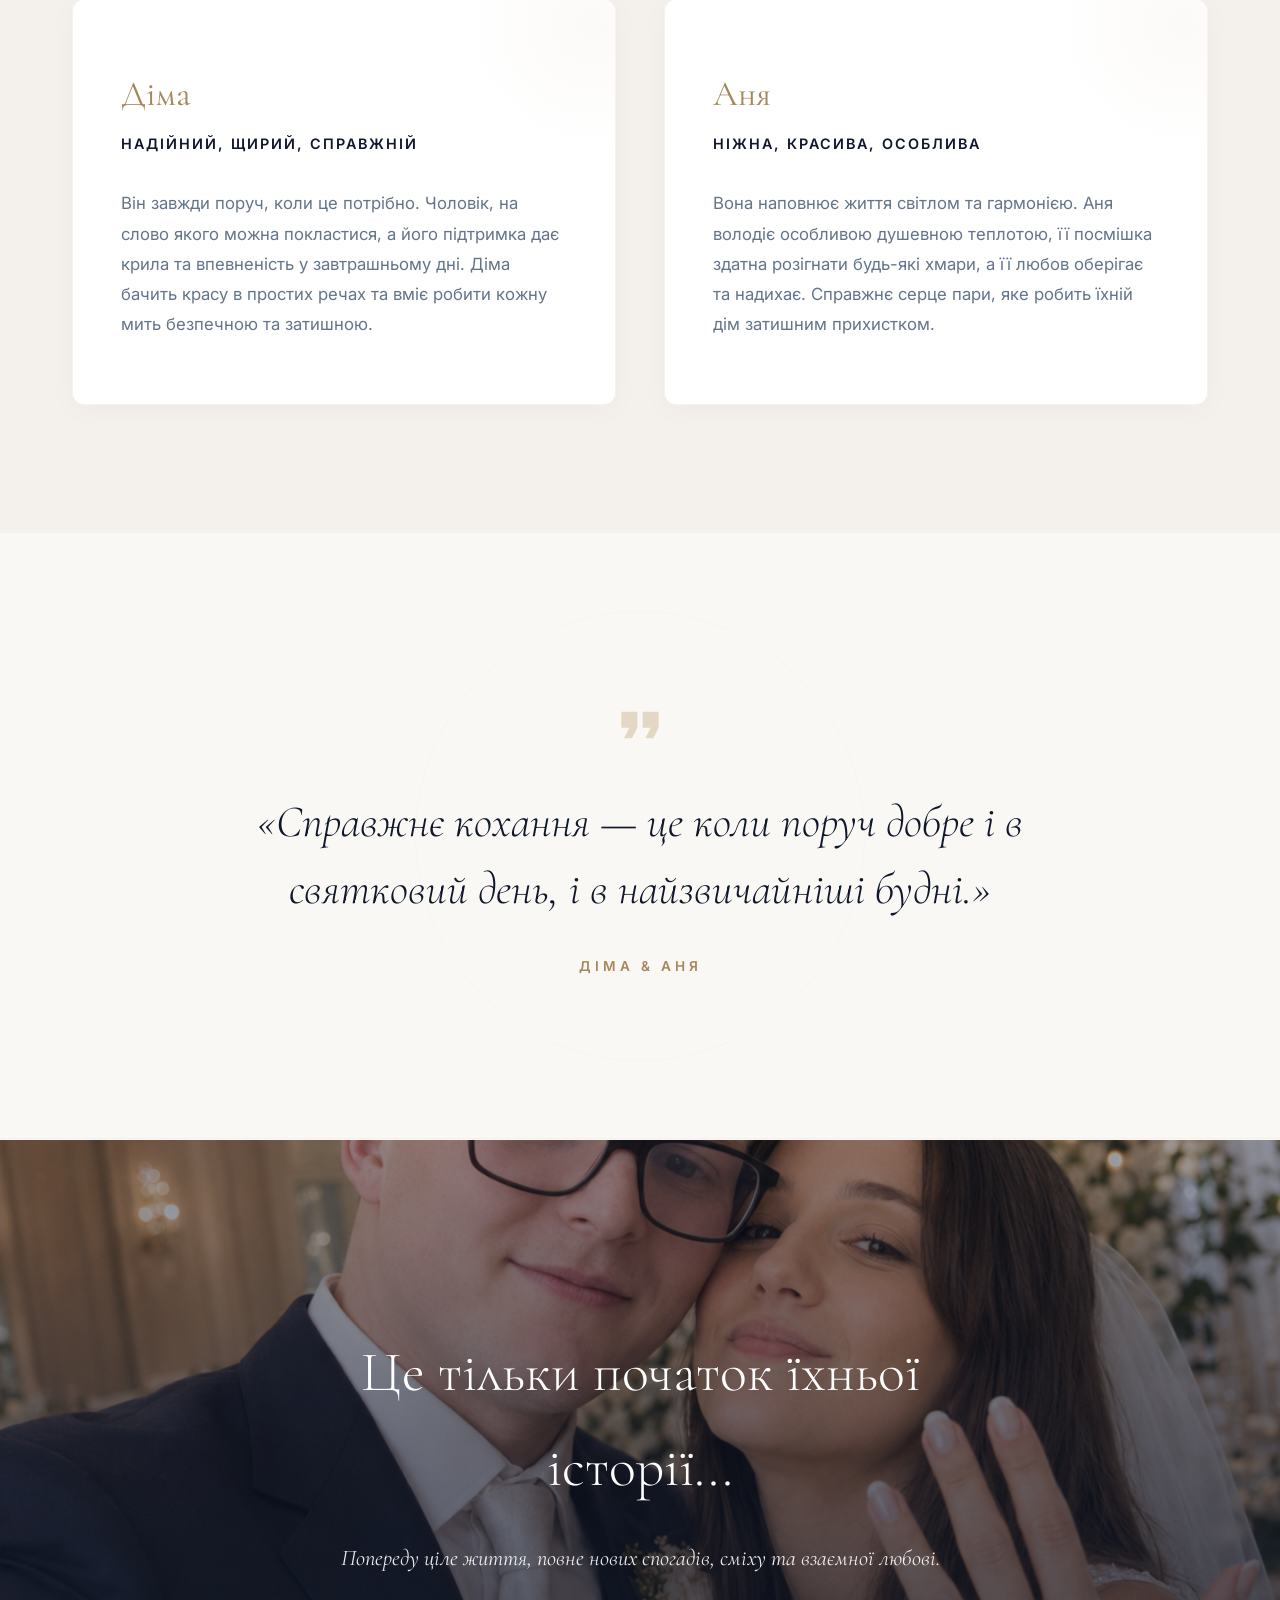
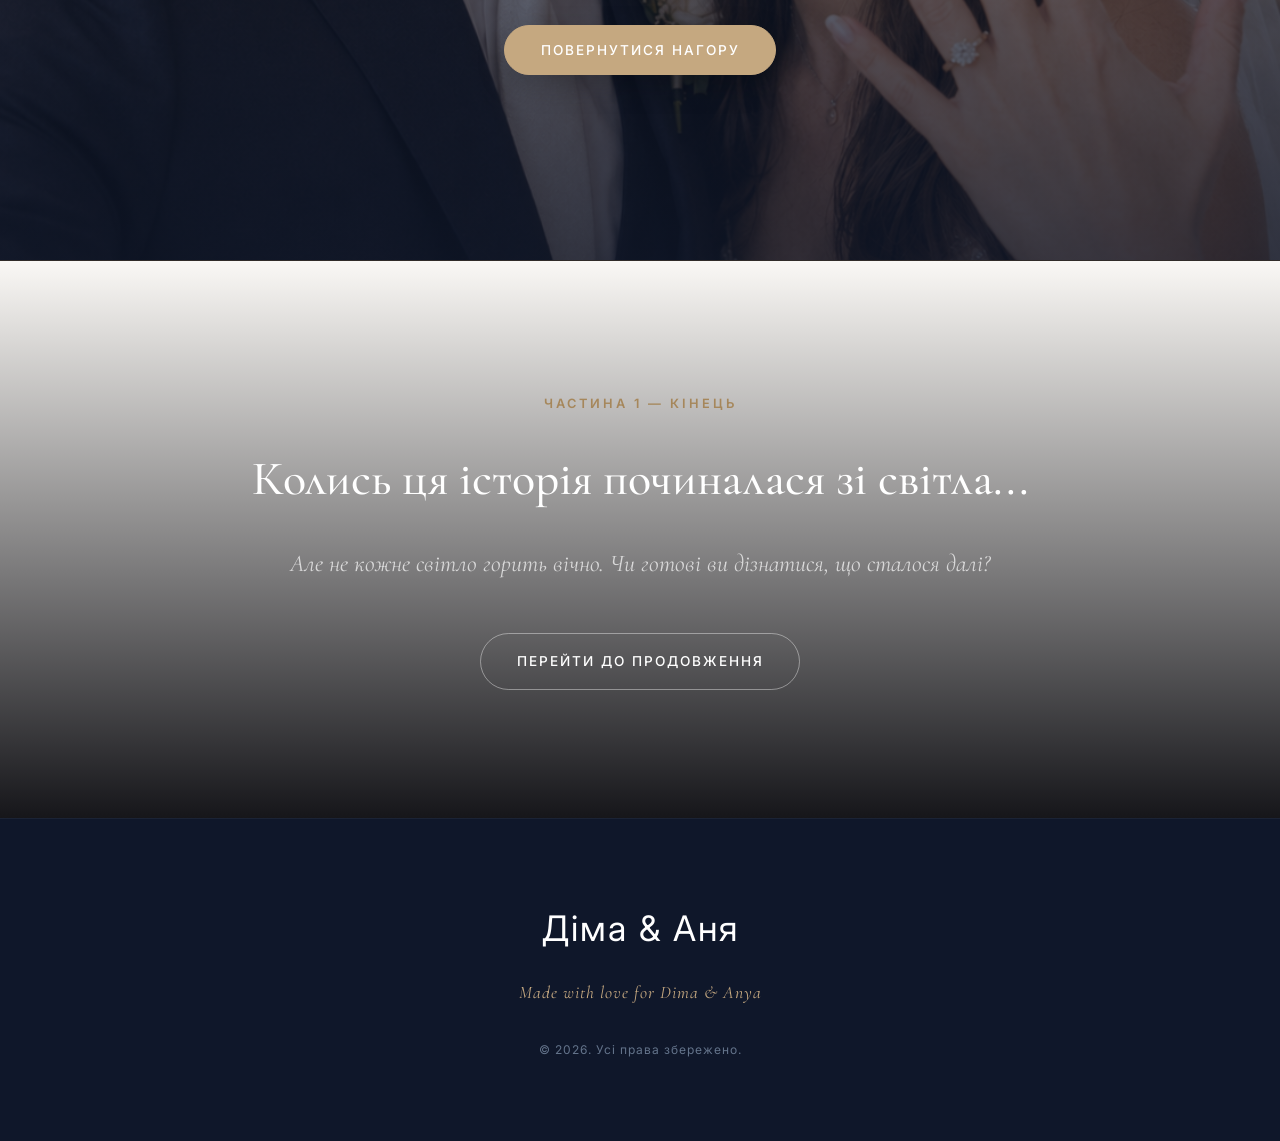
==== commit 4e26ebfa: "Add files via upload" ====
--- a/index.html
+++ b/index.html
@@ -13,6 +13,15 @@
     <link rel="preconnect" href="https://fonts.googleapis.com">
     <link rel="preconnect" href="https://fonts.gstatic.com" crossorigin>
     <link href="https://fonts.googleapis.com/css2?family=Cormorant+Garamond:ital,wght@0,300;0,400;0,500;0,600;0,700;1,400&family=Inter:wght@300;400;500;600;700&display=swap" rel="stylesheet">
+    <!-- Google tag (gtag.js) -->
+    <script async src="https://www.googletagmanager.com/gtag/js?id=G-45196V0JVG"></script>
+    <script>
+      window.dataLayer = window.dataLayer || [];
+      function gtag(){dataLayer.push(arguments);}
+      gtag('js', new Date());
+
+      gtag('config', 'G-45196V0JVG');
+    </script>
     
     <!-- Local CSS Link -->
     <link rel="stylesheet" href="style.css">
@@ -301,6 +310,18 @@
         </div>
     </section>
 
+    <!-- Transition to Continuation Section -->
+    <section class="transition-section reveal-on-scroll">
+        <div class="container text-center">
+            <span class="transition-tag">Частина 1 — Кінець</span>
+            <h2 class="transition-title">Колись ця історія починалася зі світла...</h2>
+            <p class="transition-text">Але не кожне світло горить вічно. Чи готові ви дізнатися, що сталося далі?</p>
+            <div class="transition-button-wrap">
+                <a href="continuation.html" class="btn btn-dark-transition">Перейти до продовження</a>
+            </div>
+        </div>
+    </section>
+
     <!-- Footer -->
     <footer class="main-footer">
         <div class="container text-center">
--- a/style.css
+++ b/style.css
@@ -1153,3 +1153,467 @@
         padding: 0.6rem 1rem;
     }
 }
+
+/* 16. Transition & Dark Sequel Theme (continuation.html) */
+
+.transition-section {
+    background: linear-gradient(to bottom, var(--color-ivory) 0%, #16161a 100%);
+    padding: 8rem 0;
+    border-top: 1px solid rgba(197, 168, 128, 0.15);
+}
+
+.transition-tag {
+    font-family: var(--font-sans);
+    font-size: 0.8rem;
+    font-weight: 600;
+    text-transform: uppercase;
+    letter-spacing: 3px;
+    color: var(--color-gold-dark);
+    margin-bottom: 1.5rem;
+    display: inline-block;
+}
+
+.transition-title {
+    font-size: 3rem;
+    color: var(--color-navy);
+    margin-bottom: 1.5rem;
+    transition: var(--transition-smooth);
+}
+
+.transition-section.visible .transition-title {
+    color: var(--color-white);
+}
+
+.transition-text {
+    font-family: var(--font-serif);
+    font-style: italic;
+    font-size: 1.5rem;
+    color: var(--color-muted);
+    max-width: 700px;
+    margin: 0 auto 3rem auto;
+}
+
+.transition-section.visible .transition-text {
+    color: rgba(255, 255, 255, 0.7);
+}
+
+.btn-dark-transition {
+    background-color: transparent;
+    color: var(--color-navy);
+    border: 1px solid var(--color-navy);
+    padding: 1rem 2.2rem;
+    border-radius: 50px;
+    font-family: var(--font-sans);
+    font-size: 0.85rem;
+    font-weight: 500;
+    text-transform: uppercase;
+    letter-spacing: 2px;
+    text-decoration: none;
+    transition: var(--transition-fast);
+    cursor: pointer;
+    display: inline-block;
+}
+
+.transition-section.visible .btn-dark-transition {
+    color: var(--color-white);
+    border-color: rgba(255, 255, 255, 0.4);
+}
+
+.btn-dark-transition:hover {
+    background-color: var(--color-gold);
+    color: var(--color-white) !important;
+    border-color: var(--color-gold);
+    transform: translateY(-3px);
+    box-shadow: 0 10px 20px rgba(197, 168, 128, 0.2);
+}
+
+/* Dark Theme Overrides for Part 2 */
+.dark-theme {
+    background-color: #070708;
+    color: #E2E8F0;
+}
+
+.dark-theme html,
+.dark-theme body {
+    background-color: #070708;
+    color: #E2E8F0;
+}
+
+.dark-theme .main-header.scrolled {
+    background-color: rgba(7, 7, 8, 0.85);
+    border-bottom: 1px solid rgba(155, 28, 28, 0.25);
+    box-shadow: 0 4px 30px rgba(0, 0, 0, 0.2);
+}
+
+.dark-theme .nav-logo {
+    color: var(--color-white) !important;
+}
+
+.dark-theme .nav-link {
+    color: rgba(255, 255, 255, 0.6) !important;
+}
+
+.dark-theme .nav-link:hover {
+    color: #EF4444 !important;
+}
+
+.dark-theme .nav-link::after {
+    background-color: #EF4444;
+}
+
+.dark-theme .hamburger-line {
+    background-color: var(--color-white) !important;
+}
+
+/* Rain Effect overlay */
+.rain-overlay {
+    position: fixed;
+    top: 0;
+    left: 0;
+    width: 100%;
+    height: 100%;
+    pointer-events: none;
+    z-index: 1;
+    overflow: hidden;
+    opacity: 0.18;
+}
+
+.rain-drop {
+    position: absolute;
+    background: linear-gradient(transparent, rgba(226, 232, 240, 0.5));
+    width: 1px;
+    height: 80px;
+    animation: fall linear infinite;
+}
+
+@keyframes fall {
+    0% {
+        transform: translateY(-100px);
+    }
+    100% {
+        transform: translateY(105vh);
+    }
+}
+
+/* Fog Effect overlay */
+.fog-overlay {
+    position: fixed;
+    top: 0;
+    left: 0;
+    width: 100%;
+    height: 100%;
+    pointer-events: none;
+    z-index: 1;
+    overflow: hidden;
+    opacity: 0.15;
+}
+
+.fog-cloud {
+    position: absolute;
+    width: 160%;
+    height: 160%;
+    background: radial-gradient(circle, rgba(155, 28, 28, 0.18) 0%, rgba(30, 41, 59, 0.05) 50%, rgba(7, 7, 8, 0) 100%);
+    animation: drift 30s ease-in-out infinite alternate;
+}
+
+@keyframes drift {
+    0% {
+        transform: translate(-10%, -10%) rotate(0deg);
+    }
+    100% {
+        transform: translate(10%, 10%) rotate(15deg);
+    }
+}
+
+/* Dark Sections */
+.dark-theme section {
+    background-color: #070708;
+    border-bottom: 1px solid rgba(155, 28, 28, 0.05);
+}
+
+.dark-theme .section-title {
+    color: var(--color-white);
+}
+
+.dark-theme .section-label {
+    color: #EF4444;
+    text-shadow: 0 0 10px rgba(239, 68, 68, 0.1);
+}
+
+/* Dark Hero Section */
+.dark-hero {
+    position: relative;
+    height: 100vh;
+    display: flex;
+    justify-content: center;
+    align-items: center;
+    text-align: center;
+    background: radial-gradient(circle at center, #1c0e12 0%, #070708 75%);
+    overflow: hidden;
+}
+
+.dark-hero-content {
+    position: relative;
+    z-index: 10;
+    color: var(--color-white);
+    max-width: 800px;
+    padding: 0 2rem;
+}
+
+.dark-hero-tag {
+    font-size: 0.85rem;
+    font-weight: 600;
+    text-transform: uppercase;
+    letter-spacing: 4px;
+    color: #EF4444;
+    margin-bottom: 1.5rem;
+    display: inline-block;
+}
+
+.dark-hero-title {
+    font-family: var(--font-serif);
+    font-size: 5rem;
+    letter-spacing: 3px;
+    margin-bottom: 1.5rem;
+    color: var(--color-white);
+    text-shadow: 0 0 30px rgba(0, 0, 0, 0.8);
+}
+
+.dark-hero-subtitle {
+    font-family: var(--font-serif);
+    font-style: italic;
+    font-size: 1.6rem;
+    color: rgba(255, 255, 255, 0.85);
+    margin-bottom: 3rem;
+    line-height: 1.4;
+}
+
+.dark-scroll-down-arrow {
+    width: 32px;
+    height: 32px;
+    fill: rgba(255, 255, 255, 0.5);
+    transition: var(--transition-fast);
+}
+
+.scroll-down-indicator:hover .dark-scroll-down-arrow {
+    fill: #EF4444;
+}
+
+/* Dark Story Cards */
+.dark-timeline-wrapper {
+    max-width: 1000px;
+    margin: 4rem auto 0 auto;
+    display: flex;
+    flex-direction: column;
+    gap: 6rem;
+}
+
+.dark-scene-card {
+    display: flex;
+    align-items: center;
+    background: rgba(18, 18, 20, 0.5);
+    backdrop-filter: blur(12px);
+    -webkit-backdrop-filter: blur(12px);
+    border: 1px solid rgba(155, 28, 28, 0.2);
+    border-radius: 16px;
+    padding: 3rem;
+    box-shadow: 0 15px 45px rgba(0, 0, 0, 0.4);
+    position: relative;
+    transition: var(--transition-smooth);
+    gap: 3.5rem;
+}
+
+.dark-scene-card:hover {
+    transform: translateY(-5px);
+    border-color: rgba(239, 68, 68, 0.6);
+    box-shadow: 0 20px 50px rgba(155, 28, 28, 0.15);
+}
+
+.dark-scene-card:nth-child(even) {
+    flex-direction: row-reverse;
+}
+
+.dark-scene-media {
+    width: 45%;
+    height: 320px;
+    background: linear-gradient(135deg, #131316 0%, #08080a 100%);
+    border-radius: 12px;
+    display: flex;
+    justify-content: center;
+    align-items: center;
+    position: relative;
+    overflow: hidden;
+    border: 1px solid rgba(255, 255, 255, 0.03);
+}
+
+.dark-scene-media::after {
+    content: '';
+    position: absolute;
+    top: 0;
+    left: 0;
+    width: 100%;
+    height: 100%;
+    background: radial-gradient(circle, rgba(155, 28, 28, 0.08) 0%, transparent 80%);
+}
+
+.dark-scene-media img {
+    width: 100%;
+    height: 100%;
+    object-fit: cover;
+    display: block;
+    transition: var(--transition-smooth);
+}
+
+.dark-scene-card:hover .dark-scene-media img {
+    transform: scale(1.04);
+}
+
+
+.dark-scene-info {
+    width: 55%;
+}
+
+.dark-scene-num {
+    font-family: var(--font-serif);
+    font-size: 1.2rem;
+    font-style: italic;
+    color: #EF4444;
+    margin-bottom: 0.5rem;
+    display: block;
+}
+
+.dark-scene-title {
+    font-family: var(--font-serif);
+    font-size: 2.2rem;
+    color: var(--color-white);
+    margin-bottom: 1.2rem;
+    font-weight: 400;
+}
+
+.dark-scene-text {
+    color: #94A3B8;
+    font-size: 1.05rem;
+    line-height: 1.8;
+}
+
+/* Vector Silhouettes */
+.silhouette-svg {
+    width: 75%;
+    height: 75%;
+    fill: none;
+    stroke: #334155;
+    stroke-width: 1.2;
+    stroke-linecap: round;
+    stroke-linejoin: round;
+    filter: drop-shadow(0px 8px 12px rgba(0, 0, 0, 0.6));
+    transition: var(--transition-smooth);
+}
+
+.dark-scene-card:hover .silhouette-svg {
+    stroke: #EF4444;
+    filter: drop-shadow(0px 8px 16px rgba(239, 68, 68, 0.35));
+}
+
+/* Dark Music Player Overrides */
+.dark-theme .music-toggle-btn {
+    background: rgba(18, 18, 20, 0.8);
+    border-color: rgba(155, 28, 28, 0.35);
+    color: var(--color-white);
+    box-shadow: 0 10px 30px rgba(0, 0, 0, 0.5);
+}
+
+.dark-theme .music-toggle-btn:hover {
+    border-color: #EF4444;
+    background: rgba(18, 18, 20, 0.95);
+}
+
+.dark-theme .music-toggle-text {
+    color: var(--color-white);
+}
+
+.dark-theme .wave-bar {
+    background-color: #EF4444;
+}
+
+/* Dark Footer Overrides */
+.dark-theme .main-footer {
+    background-color: #040405;
+    border-top: 1px solid rgba(155, 28, 28, 0.15);
+}
+
+.dark-theme .footer-love {
+    color: #EF4444;
+}
+
+/* Buttons in Dark Theme */
+.dark-theme .btn-dark-primary {
+    background-color: #EF4444;
+    color: var(--color-white);
+    border: 1px solid #EF4444;
+}
+
+.dark-theme .btn-dark-primary:hover {
+    background-color: #C21807;
+    border-color: #C21807;
+    transform: translateY(-2px);
+    box-shadow: 0 10px 20px rgba(239, 68, 68, 0.25);
+}
+
+.dark-theme .btn-dark-outline {
+    background-color: transparent;
+    color: var(--color-white);
+    border: 1px solid rgba(255, 255, 255, 0.35);
+}
+
+.dark-theme .btn-dark-outline:hover {
+    background-color: var(--color-white);
+    color: #070708;
+    border-color: var(--color-white);
+    transform: translateY(-2px);
+}
+
+.dark-theme .btn-disabled {
+    opacity: 0.35;
+    cursor: not-allowed;
+    border-style: dashed;
+    pointer-events: none;
+}
+
+/* Red / Gold Accent line divider */
+.red-gold-accent {
+    height: 1px;
+    background: linear-gradient(to right, transparent, #EF4444 30%, var(--color-gold) 50%, #EF4444 70%, transparent);
+    width: 100%;
+    margin: 4rem 0;
+}
+
+/* Mobile Media Queries */
+@media (max-width: 768px) {
+    .dark-scene-card {
+        flex-direction: column !important;
+        padding: 2.2rem 1.6rem;
+        gap: 1.8rem;
+    }
+    
+    .dark-scene-media {
+        width: 100%;
+        height: 220px;
+    }
+    
+    .dark-scene-info {
+        width: 100%;
+    }
+    
+    .dark-scene-title {
+        font-size: 1.8rem;
+    }
+    
+    .dark-hero-title {
+        font-size: 3rem;
+    }
+    
+    .dark-hero-subtitle {
+        font-size: 1.2rem;
+    }
+}
+
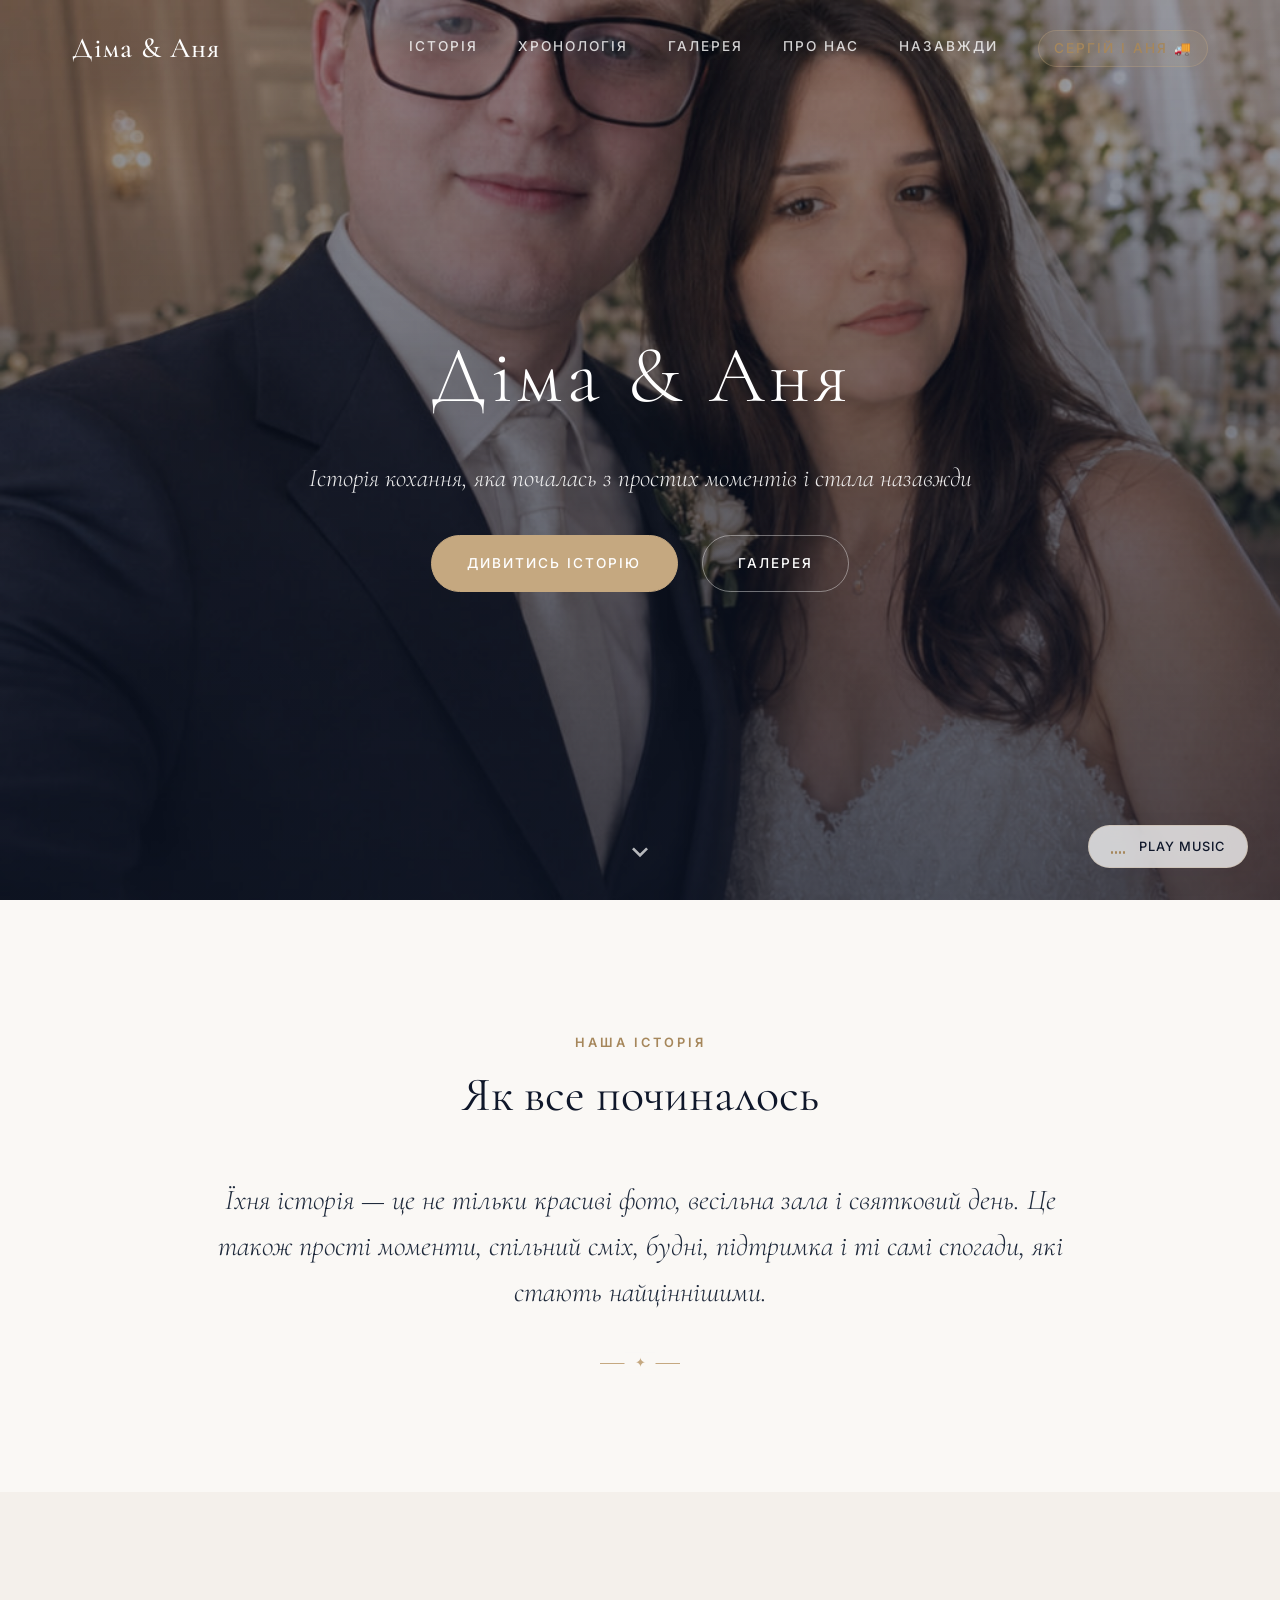
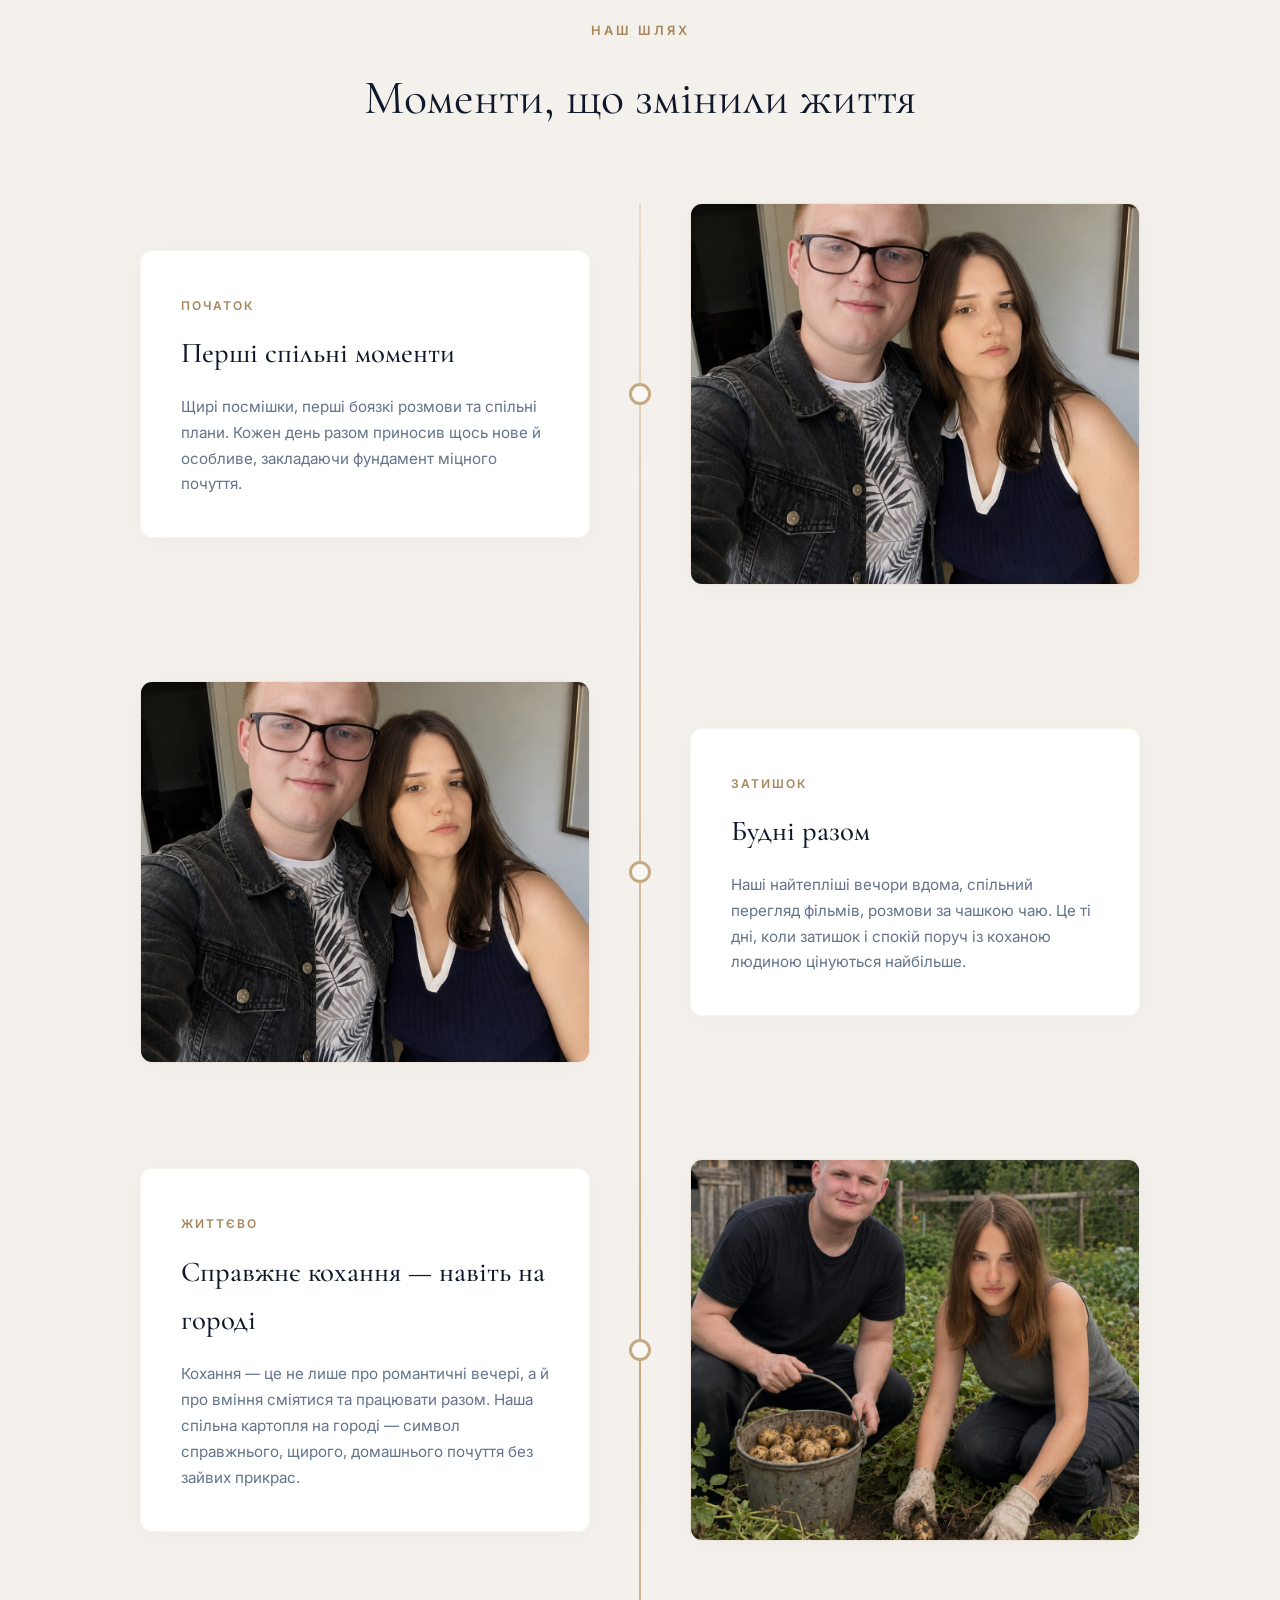
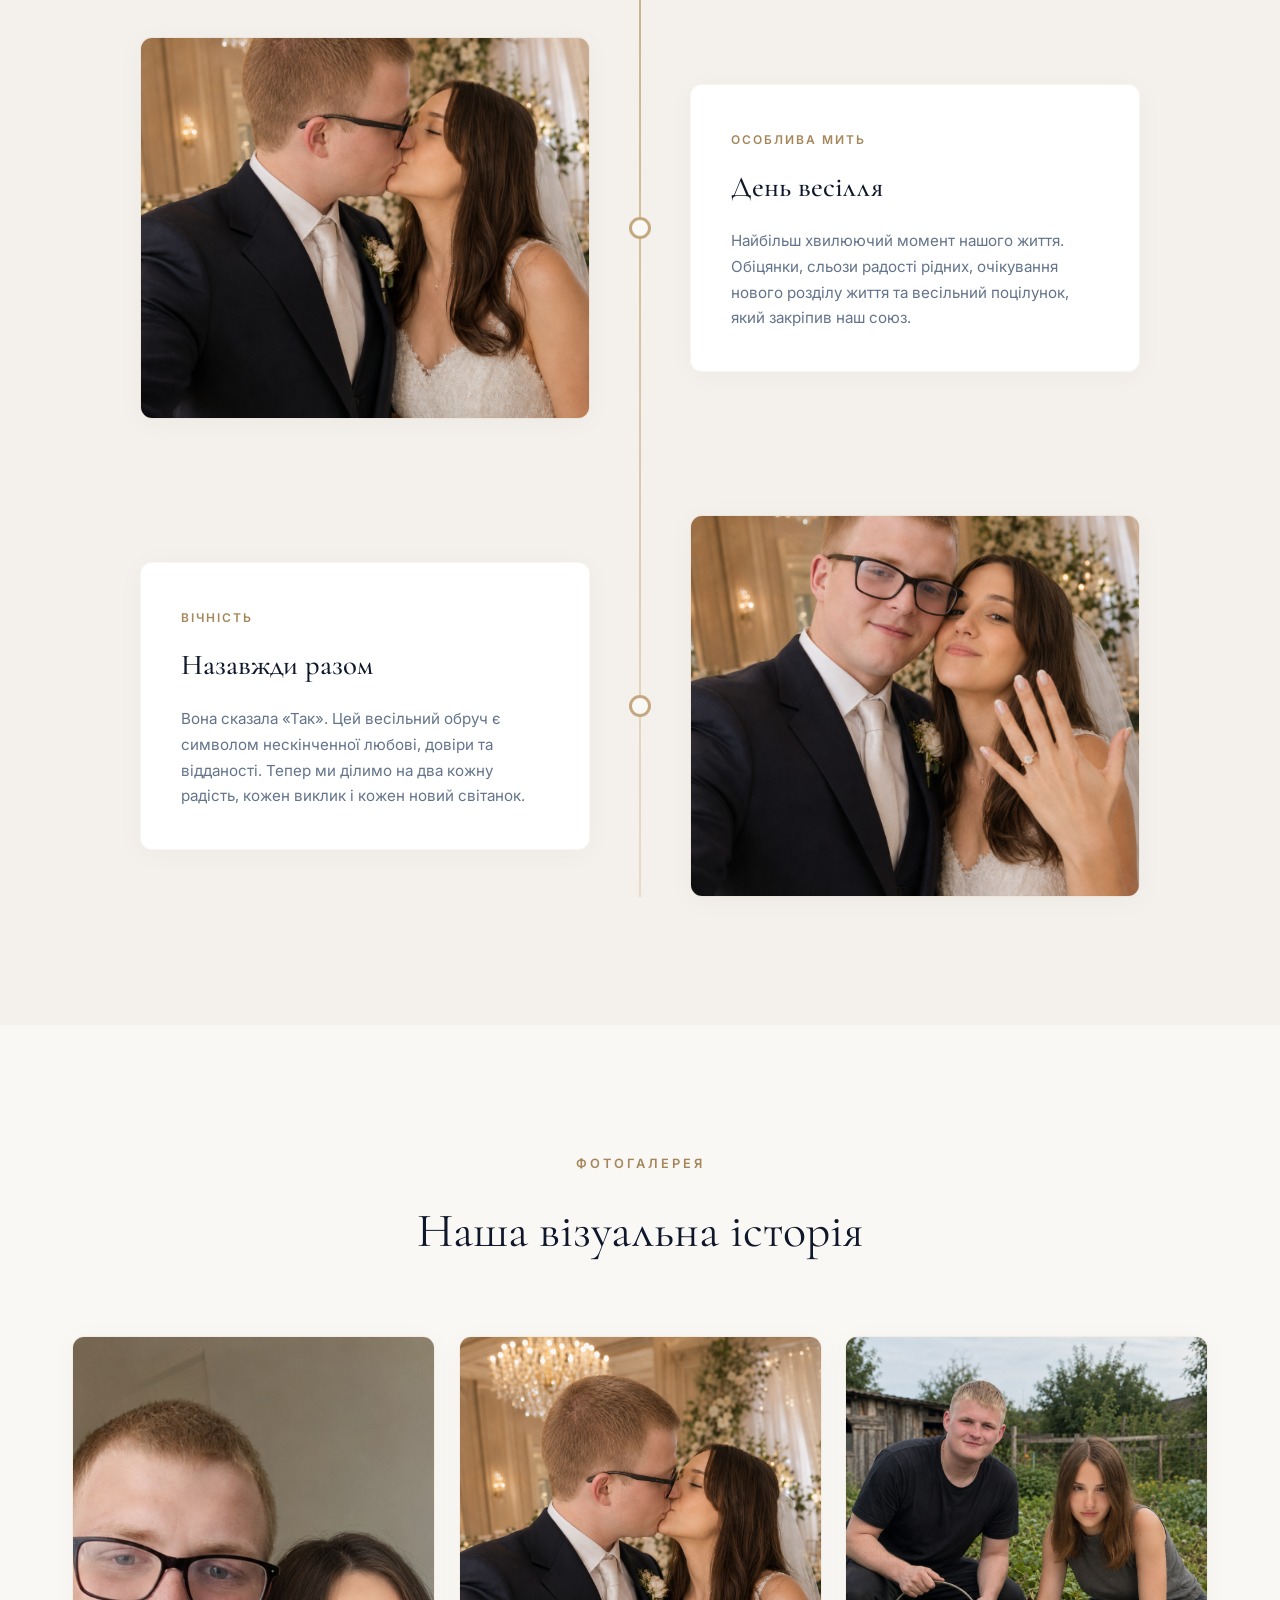
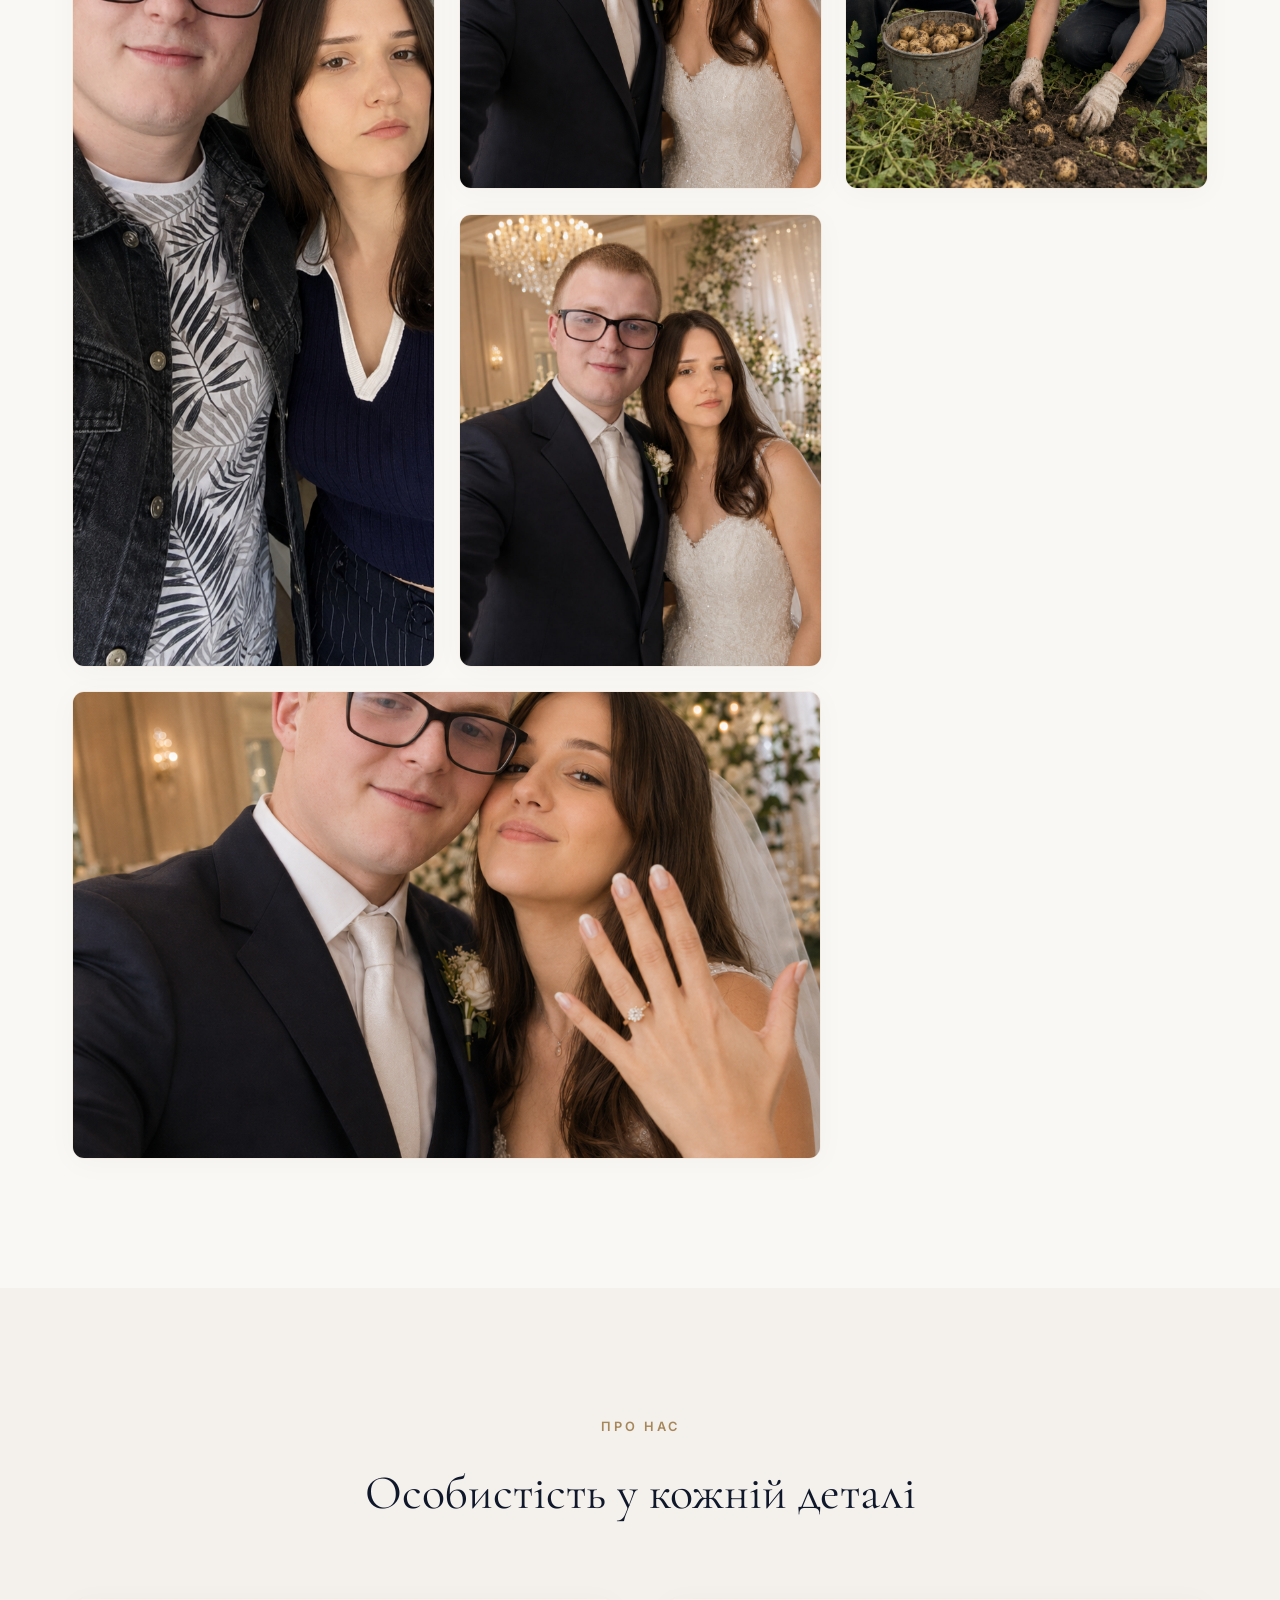
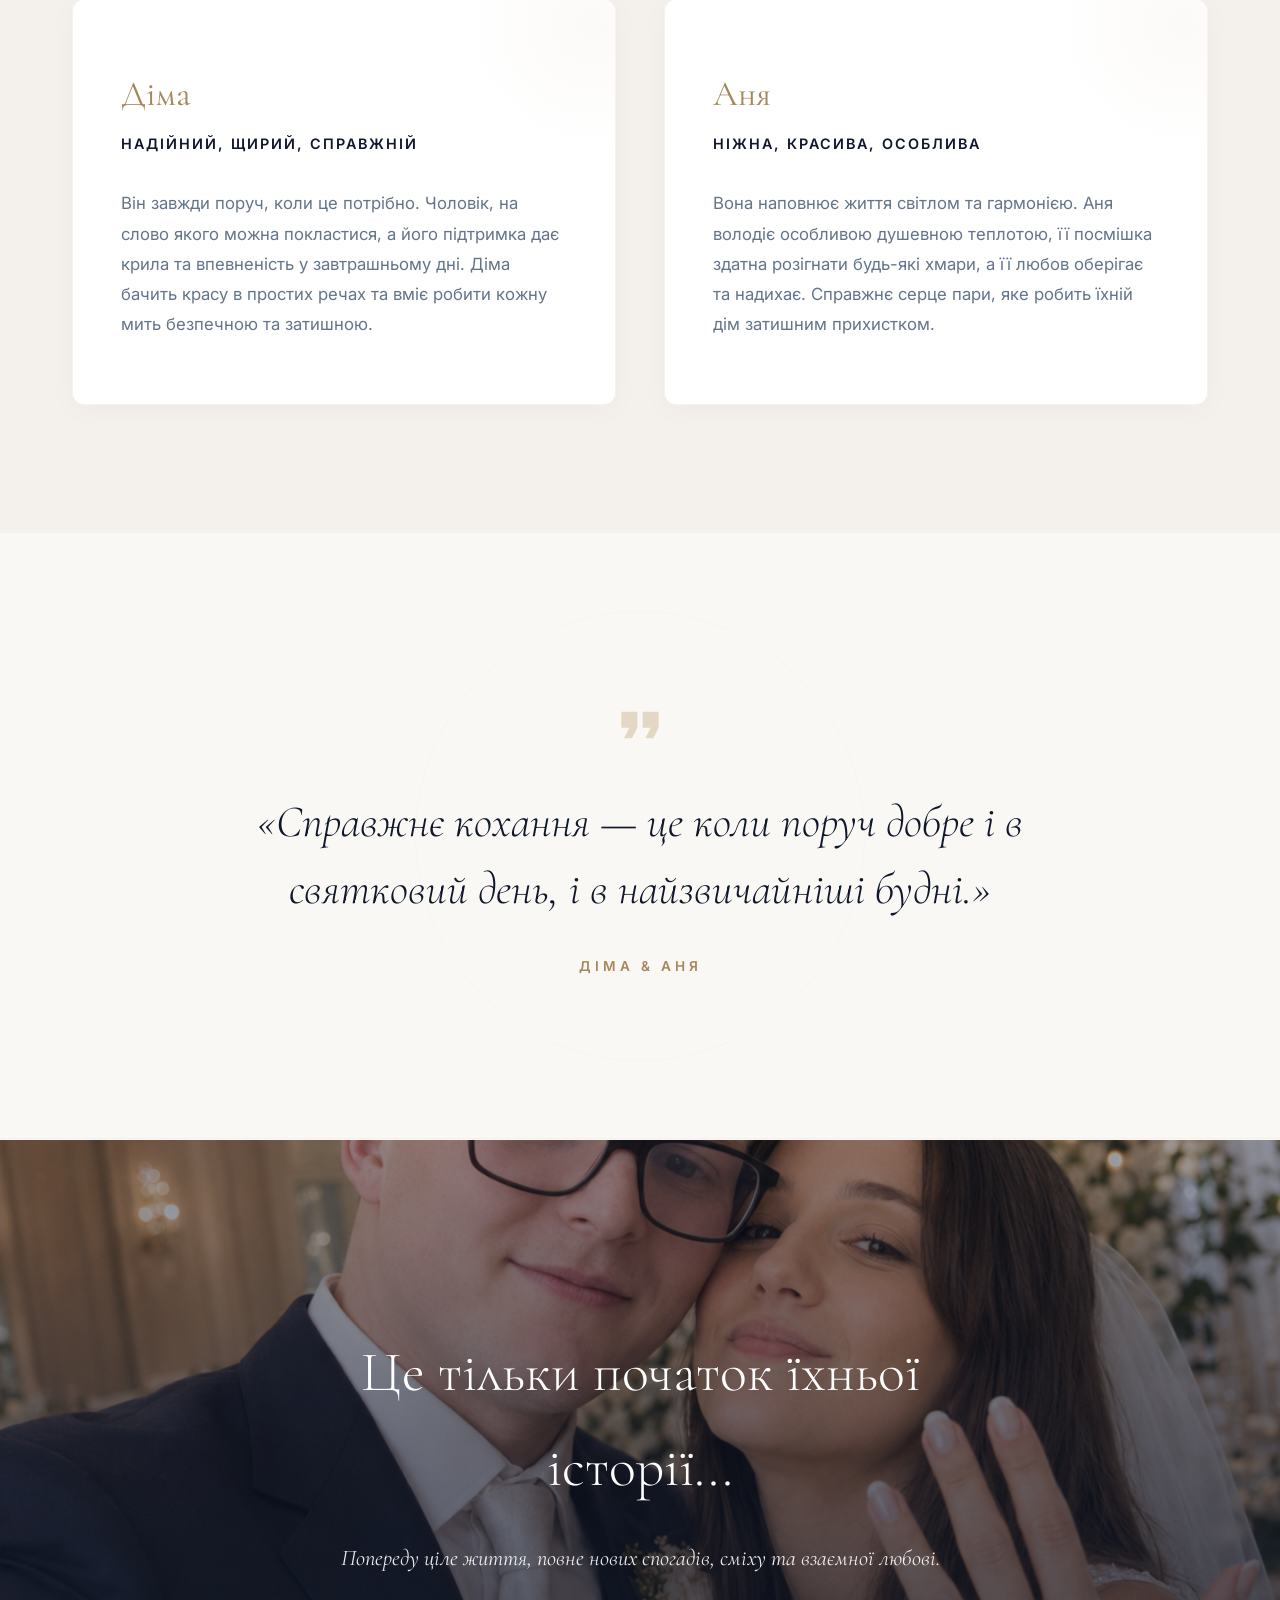
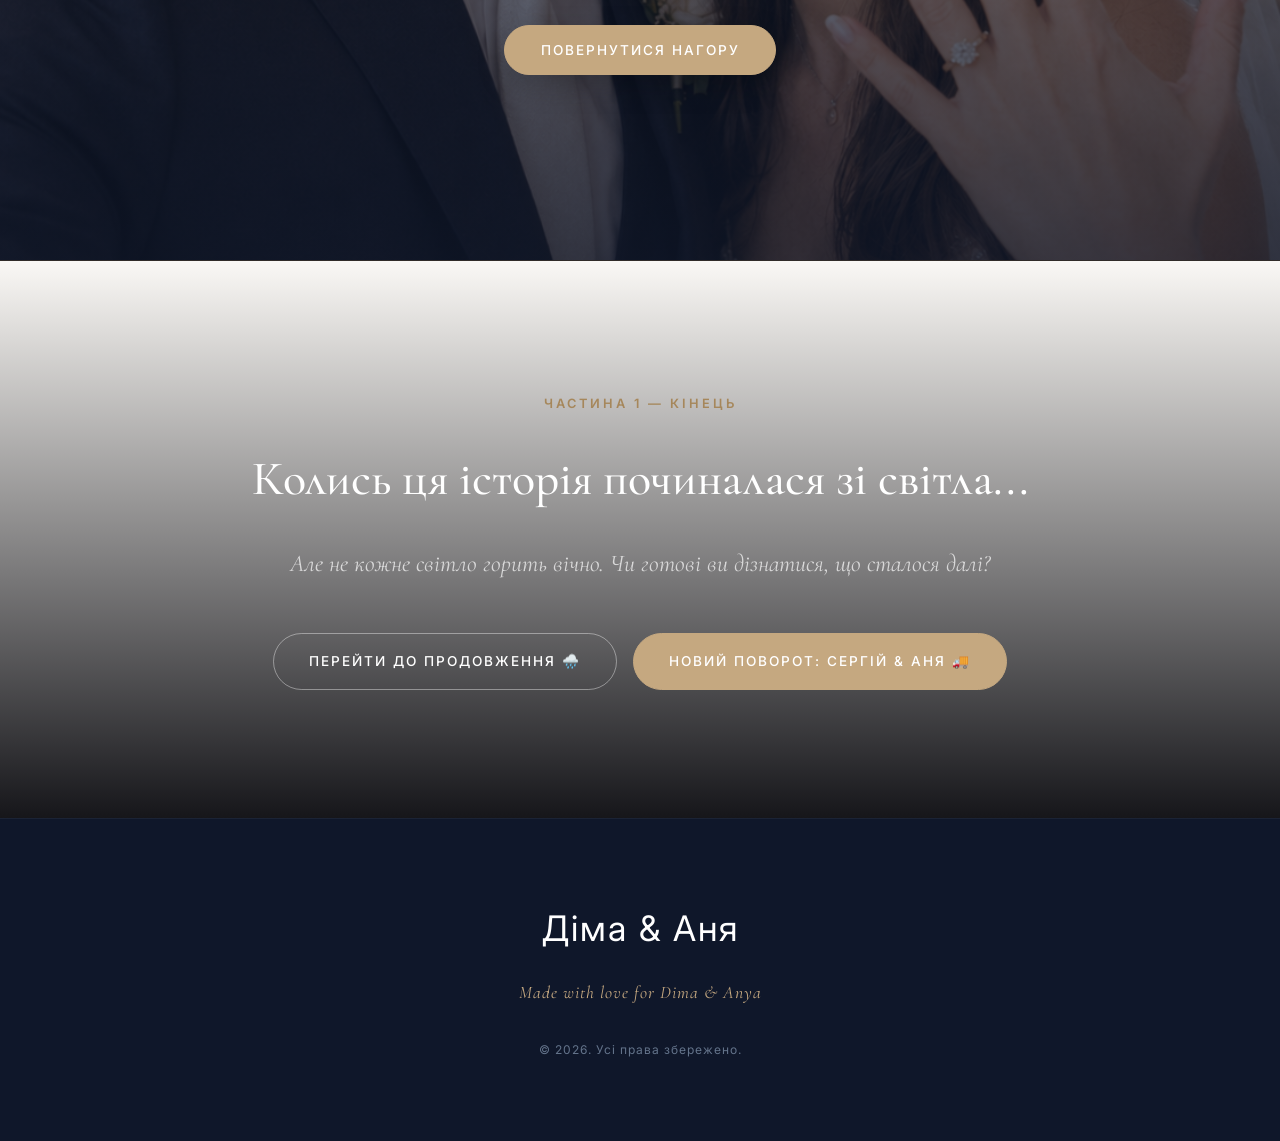
==== commit 840bd9c8: "Add Serhiy and Anya Love Story (serega.html) with Gazelle Power and Instagram section" ====
--- a/index.html
+++ b/index.html
@@ -64,6 +64,7 @@
                 <a href="#gallery" class="nav-link">Галерея</a>
                 <a href="#about" class="nav-link">Про нас</a>
                 <a href="#final" class="nav-link">Назавжди</a>
+                <a href="serega.html" class="nav-link nav-link-alt" title="Історія Сергія та Ані">Сергій і Аня 🚚</a>
             </nav>
             
             <button class="mobile-menu-toggle" id="menu-toggle" aria-label="Меню">
@@ -316,8 +317,9 @@
             <span class="transition-tag">Частина 1 — Кінець</span>
             <h2 class="transition-title">Колись ця історія починалася зі світла...</h2>
             <p class="transition-text">Але не кожне світло горить вічно. Чи готові ви дізнатися, що сталося далі?</p>
-            <div class="transition-button-wrap">
-                <a href="continuation.html" class="btn btn-dark-transition">Перейти до продовження</a>
+            <div class="transition-button-wrap" style="display: flex; justify-content: center; gap: 1rem; flex-wrap: wrap;">
+                <a href="continuation.html" class="btn btn-dark-transition">Перейти до продовження 🌧️</a>
+                <a href="serega.html" class="btn btn-primary">Новий поворот: Сергій & Аня 🚚</a>
             </div>
         </div>
     </section>
--- a/style.css
+++ b/style.css
@@ -1617,3 +1617,543 @@
     }
 }
 
+/* ==========================================================================
+   15. Love Story Сергія і Ані (Serega Edition) Styles
+   ========================================================================== */
+
+/* Theme & Accents */
+.serega-theme {
+    background-color: var(--color-ivory);
+}
+
+.serega-theme .hero-overlay-serega {
+    background: linear-gradient(180deg, 
+        rgba(15, 23, 42, 0.45) 0%, 
+        rgba(15, 23, 42, 0.70) 50%, 
+        rgba(15, 23, 42, 0.90) 100%);
+}
+
+.hero-tag-badge {
+    display: inline-block;
+    padding: 0.4rem 1.4rem;
+    background: rgba(197, 168, 128, 0.2);
+    border: 1px solid rgba(197, 168, 128, 0.5);
+    color: var(--color-champagne);
+    font-size: 0.85rem;
+    font-weight: 600;
+    text-transform: uppercase;
+    letter-spacing: 2px;
+    border-radius: 50px;
+    margin-bottom: 1.5rem;
+    backdrop-filter: blur(10px);
+}
+
+.logo-truck-icon {
+    display: inline-block;
+    margin-right: 0.35rem;
+    filter: drop-shadow(0 2px 4px rgba(0,0,0,0.2));
+}
+
+.nav-link-alt {
+    color: var(--color-gold-dark) !important;
+    background: rgba(197, 168, 128, 0.12);
+    padding: 0.35rem 0.9rem !important;
+    border-radius: 20px;
+    border: 1px solid rgba(197, 168, 128, 0.3);
+    transition: var(--transition-fast) !important;
+}
+
+.nav-link-alt:hover {
+    background: var(--color-gold) !important;
+    color: var(--color-navy) !important;
+}
+
+.btn-gazel-horn {
+    background: linear-gradient(135deg, #F59E0B, #D97706);
+    color: #FFFFFF;
+    border: none;
+    padding: 0.95rem 2.2rem;
+    font-size: 0.95rem;
+    font-weight: 600;
+    border-radius: 50px;
+    cursor: pointer;
+    transition: var(--transition-smooth);
+    box-shadow: 0 4px 20px rgba(245, 158, 11, 0.35);
+}
+
+.btn-gazel-horn:hover {
+    transform: translateY(-3px) scale(1.03);
+    box-shadow: 0 8px 30px rgba(245, 158, 11, 0.5);
+    color: #FFFFFF;
+}
+
+/* Stats Grid */
+.gazel-stats-grid {
+    display: grid;
+    grid-template-columns: repeat(4, 1fr);
+    gap: 2rem;
+    margin-top: 4.5rem;
+}
+
+.stat-card {
+    background: var(--color-white);
+    padding: 2.5rem 1.5rem;
+    border-radius: 16px;
+    border: 1px solid rgba(197, 168, 128, 0.2);
+    box-shadow: var(--shadow-soft);
+    transition: var(--transition-smooth);
+}
+
+.stat-card:hover {
+    transform: translateY(-6px);
+    box-shadow: var(--shadow-medium);
+    border-color: var(--color-gold);
+}
+
+.stat-icon {
+    font-size: 2.6rem;
+    margin-bottom: 1rem;
+}
+
+.stat-number {
+    font-family: var(--font-serif);
+    font-size: 2.2rem;
+    font-weight: 700;
+    color: var(--color-navy);
+    line-height: 1.2;
+    margin-bottom: 0.5rem;
+}
+
+.stat-label {
+    font-size: 0.95rem;
+    color: var(--color-muted);
+}
+
+/* Instagram Showcase Section */
+.comments-section {
+    padding: 8rem 0;
+    background: linear-gradient(180deg, var(--color-ivory) 0%, #F5EFE6 50%, var(--color-ivory) 100%);
+    position: relative;
+}
+
+.insta-mockup-wrapper {
+    display: grid;
+    grid-template-columns: 1fr 1fr;
+    gap: 3.5rem;
+    align-items: center;
+    max-width: 1050px;
+    margin: 0 auto;
+}
+
+.insta-card {
+    background: #FFFFFF;
+    border-radius: 18px;
+    border: 1px solid rgba(0, 0, 0, 0.08);
+    box-shadow: 0 15px 45px rgba(15, 23, 42, 0.08);
+    overflow: hidden;
+}
+
+.insta-card-header {
+    display: flex;
+    align-items: center;
+    padding: 0.9rem 1.2rem;
+    border-bottom: 1px solid rgba(0, 0, 0, 0.05);
+}
+
+.insta-avatar {
+    width: 44px;
+    height: 44px;
+    border-radius: 50%;
+    overflow: hidden;
+    margin-right: 0.9rem;
+    border: 2px solid var(--color-gold);
+    flex-shrink: 0;
+}
+
+.insta-avatar img {
+    width: 100%;
+    height: 100%;
+    object-fit: cover;
+}
+
+.insta-user-info {
+    flex-grow: 1;
+}
+
+.insta-username {
+    display: block;
+    font-size: 0.95rem;
+    font-weight: 700;
+    color: #111827;
+    line-height: 1.2;
+}
+
+.insta-location {
+    font-size: 0.78rem;
+    color: #6B7280;
+}
+
+.insta-dots {
+    color: #9CA3AF;
+    font-size: 1.1rem;
+    cursor: pointer;
+}
+
+.insta-card-image-box {
+    position: relative;
+    width: 100%;
+    aspect-ratio: 1 / 1;
+    background: #000;
+    overflow: hidden;
+    cursor: pointer;
+}
+
+.insta-main-pic {
+    width: 100%;
+    height: 100%;
+    object-fit: cover;
+    display: block;
+}
+
+.insta-like-heart-anim {
+    position: absolute;
+    top: 50%;
+    left: 50%;
+    transform: translate(-50%, -50%) scale(0);
+    font-size: 5rem;
+    opacity: 0;
+    transition: transform 0.4s cubic-bezier(0.175, 0.885, 0.32, 1.275), opacity 0.4s ease;
+    pointer-events: none;
+    z-index: 10;
+}
+
+.insta-like-heart-anim.pop {
+    transform: translate(-50%, -50%) scale(1.3);
+    opacity: 1;
+}
+
+.insta-actions {
+    display: flex;
+    justify-content: space-between;
+    align-items: center;
+    padding: 0.8rem 1.2rem 0.5rem;
+}
+
+.insta-action-left {
+    display: flex;
+    gap: 1.1rem;
+    align-items: center;
+}
+
+.insta-action-btn {
+    background: none;
+    border: none;
+    font-size: 1.4rem;
+    cursor: pointer;
+    color: #1F2937;
+    display: flex;
+    align-items: center;
+    justify-content: center;
+    padding: 0;
+    transition: transform 0.2s ease;
+}
+
+.insta-action-btn:hover {
+    transform: scale(1.15);
+}
+
+.insta-heart-btn .heart-icon {
+    fill: none;
+    stroke: #1F2937;
+    stroke-width: 2;
+    transition: all 0.2s ease;
+}
+
+.insta-heart-btn.active .heart-icon {
+    fill: #EF4444;
+    stroke: #EF4444;
+}
+
+.insta-likes-row {
+    padding: 0.2rem 1.2rem;
+    font-size: 0.9rem;
+    font-weight: 700;
+    color: #111827;
+}
+
+.insta-comments-list {
+    padding: 0.6rem 1.2rem;
+    display: flex;
+    flex-direction: column;
+    gap: 0.65rem;
+}
+
+.insta-comment-item {
+    font-size: 0.88rem;
+    line-height: 1.4;
+    display: flex;
+    align-items: flex-start;
+    gap: 0.5rem;
+}
+
+.comment-author {
+    font-weight: 700;
+    color: #111827;
+    flex-shrink: 0;
+}
+
+.comment-text {
+    flex-grow: 1;
+    color: #1F2937;
+}
+
+.comment-heart {
+    font-size: 0.8rem;
+    color: #9CA3AF;
+    cursor: pointer;
+}
+
+.highlight-comment {
+    background: rgba(239, 68, 68, 0.06);
+    padding: 0.5rem 0.7rem;
+    border-radius: 8px;
+    border-left: 3px solid #EF4444;
+}
+
+.insta-post-date {
+    padding: 0.7rem 1.2rem 1.2rem;
+    font-size: 0.75rem;
+    color: #9CA3AF;
+    letter-spacing: 0.5px;
+}
+
+/* Explanation Card */
+.insta-explanation-card {
+    background: var(--color-white);
+    padding: 3.5rem;
+    border-radius: 20px;
+    border: 1px solid rgba(197, 168, 128, 0.25);
+    box-shadow: var(--shadow-medium);
+}
+
+.exclusive-badge {
+    display: inline-block;
+    padding: 0.35rem 1.1rem;
+    background: rgba(197, 168, 128, 0.15);
+    color: var(--color-gold-dark);
+    font-size: 0.8rem;
+    font-weight: 700;
+    text-transform: uppercase;
+    letter-spacing: 1.5px;
+    border-radius: 30px;
+    margin-bottom: 1.5rem;
+}
+
+.insta-explanation-card h3 {
+    font-family: var(--font-serif);
+    font-size: 2.2rem;
+    color: var(--color-navy);
+    margin-bottom: 1.2rem;
+}
+
+.insta-explanation-card p {
+    font-size: 1.05rem;
+    color: var(--color-muted);
+    line-height: 1.8;
+    margin-bottom: 1.2rem;
+}
+
+.quote-signature-box {
+    display: flex;
+    align-items: center;
+    gap: 1.2rem;
+    margin-top: 2rem;
+    padding-top: 1.8rem;
+    border-top: 1px solid rgba(197, 168, 128, 0.2);
+}
+
+.quote-signature-avatar {
+    width: 54px;
+    height: 54px;
+    border-radius: 50%;
+    overflow: hidden;
+    border: 2px solid var(--color-gold);
+}
+
+.quote-signature-avatar img {
+    width: 100%;
+    height: 100%;
+    object-fit: cover;
+}
+
+.quote-signature-box strong {
+    display: block;
+    color: var(--color-navy);
+    font-size: 1rem;
+}
+
+.quote-signature-box p {
+    margin: 0;
+    font-size: 0.85rem;
+    color: var(--color-gold-dark);
+}
+
+/* Horn Section */
+.horn-section {
+    padding: 7rem 0;
+    background-color: var(--color-ivory);
+    position: relative;
+    border-top: 1px solid rgba(197, 168, 128, 0.15);
+    border-bottom: 1px solid rgba(197, 168, 128, 0.15);
+}
+
+.horn-interactive-box {
+    background: #FFFFFF;
+    border: 1px solid rgba(197, 168, 128, 0.3);
+    border-radius: 24px;
+    padding: 4rem 2rem;
+    max-width: 800px;
+    margin: 0 auto;
+    box-shadow: var(--shadow-medium);
+}
+
+.mega-horn-button {
+    width: 180px;
+    height: 180px;
+    border-radius: 50%;
+    background: linear-gradient(135deg, #F59E0B, #D97706);
+    border: 6px solid #FEF3C7;
+    box-shadow: 0 10px 40px rgba(245, 158, 11, 0.4);
+    display: inline-flex;
+    flex-direction: column;
+    align-items: center;
+    justify-content: center;
+    cursor: pointer;
+    transition: all 0.2s cubic-bezier(0.175, 0.885, 0.32, 1.275);
+    outline: none;
+    margin-bottom: 1.5rem;
+}
+
+.mega-horn-button:hover {
+    transform: scale(1.06);
+    box-shadow: 0 15px 50px rgba(245, 158, 11, 0.55);
+}
+
+.mega-horn-button:active {
+    transform: scale(0.95);
+    box-shadow: 0 5px 20px rgba(245, 158, 11, 0.4);
+}
+
+.horn-icon-big {
+    font-size: 3rem;
+    margin-bottom: 0.2rem;
+}
+
+.horn-btn-title {
+    font-family: var(--font-sans);
+    font-size: 1.25rem;
+    font-weight: 800;
+    color: #FFFFFF;
+    letter-spacing: 1px;
+}
+
+.horn-btn-sub {
+    font-size: 0.72rem;
+    color: rgba(255, 255, 255, 0.85);
+    text-transform: uppercase;
+}
+
+.horn-status-text {
+    font-size: 1.15rem;
+    font-weight: 600;
+    color: var(--color-navy);
+    min-height: 2rem;
+    margin-bottom: 2.5rem;
+}
+
+.horn-status-text.horn-pulse {
+    animation: textFlash 0.5s ease-out;
+}
+
+@keyframes textFlash {
+    0% { transform: scale(1.1); color: #D97706; }
+    100% { transform: scale(1); color: var(--color-navy); }
+}
+
+.gazel-dashboard-metrics {
+    display: flex;
+    justify-content: center;
+    align-items: center;
+    gap: 2.5rem;
+    padding-top: 2rem;
+    border-top: 1px solid rgba(0, 0, 0, 0.06);
+}
+
+.metric-item {
+    display: flex;
+    flex-direction: column;
+    align-items: center;
+}
+
+.metric-val {
+    font-family: var(--font-serif);
+    font-size: 2.4rem;
+    font-weight: 700;
+    color: var(--color-navy);
+    line-height: 1;
+}
+
+.metric-unit {
+    font-size: 0.8rem;
+    font-weight: 600;
+    color: var(--color-gold-dark);
+    margin-bottom: 0.2rem;
+}
+
+.metric-name {
+    font-size: 0.85rem;
+    color: var(--color-muted);
+}
+
+.metric-divider {
+    width: 1px;
+    height: 45px;
+    background: rgba(0, 0, 0, 0.08);
+}
+
+/* Story Switch Section */
+.story-switch-section {
+    padding: 7rem 0;
+    background: var(--color-white);
+    position: relative;
+    border-top: 1px solid rgba(197, 168, 128, 0.15);
+}
+
+/* Responsive adjustments for Serega page */
+@media (max-width: 992px) {
+    .gazel-stats-grid {
+        grid-template-columns: repeat(2, 1fr);
+    }
+    .insta-mockup-wrapper {
+        grid-template-columns: 1fr;
+        gap: 2.5rem;
+    }
+}
+
+@media (max-width: 600px) {
+    .gazel-stats-grid {
+        grid-template-columns: 1fr;
+    }
+    .gazel-dashboard-metrics {
+        flex-direction: column;
+        gap: 1.5rem;
+    }
+    .metric-divider {
+        display: none;
+    }
+    .insta-explanation-card {
+        padding: 2rem 1.5rem;
+    }
+}
+
+
